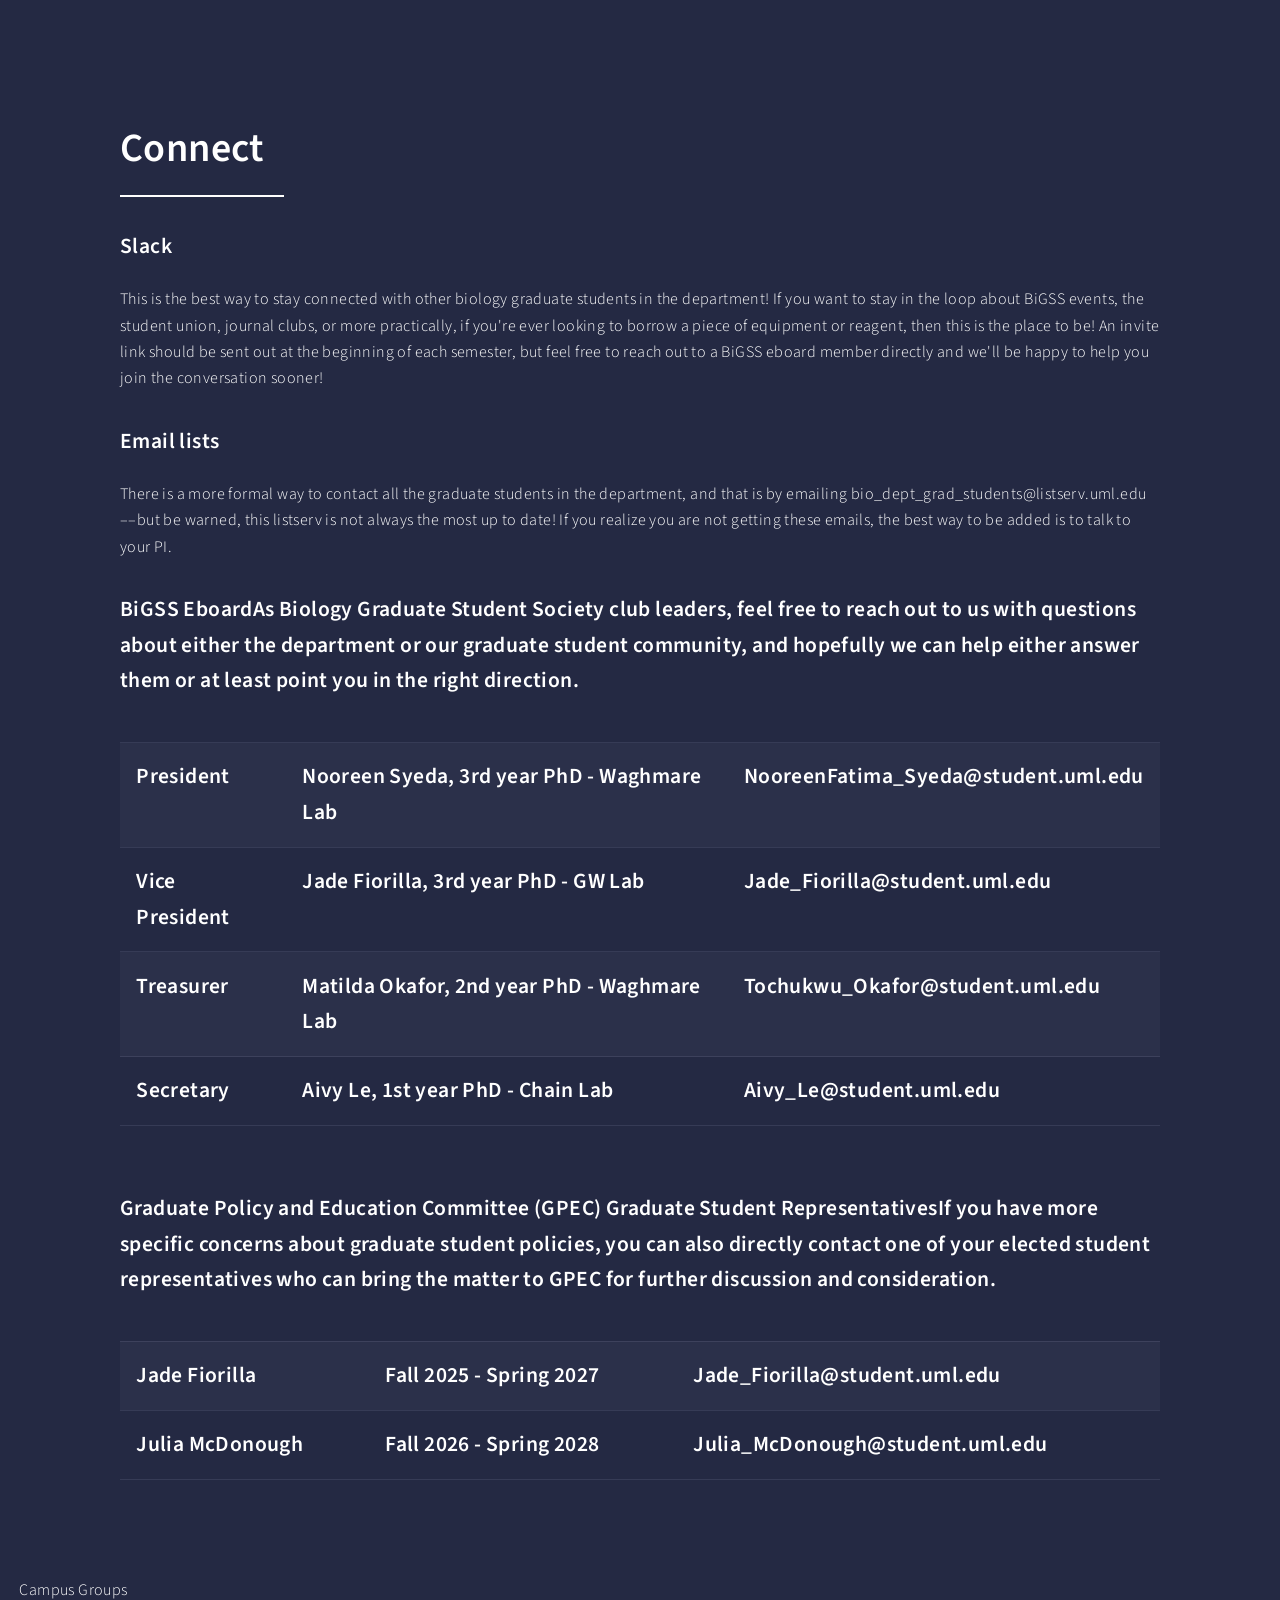
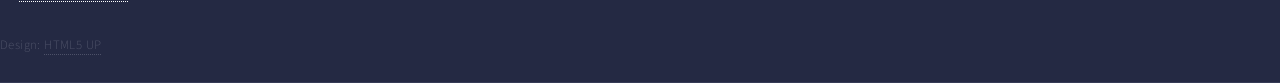
==== connect.html @ b84d4177 "add connect details and resources" ====
<!DOCTYPE HTML>
<!--
	Forty by HTML5 UP
	html5up.net | @ajlkn
	Free for personal and commercial use under the CCA 3.0 license (html5up.net/license)
-->
<html>
	<head>
		
		<!--TITLE OF WEBPAGE-->
		<title>CONNECT • BiGSS</title>
		<meta charset="utf-8" />
		<meta name="viewport" content="width=device-width, initial-scale=1, user-scalable=no" />
		<link rel="stylesheet" href="assets/css/main.css" />
		<noscript><link rel="stylesheet" href="assets/css/noscript.css" /></noscript>
	</head>
	<body class="is-preload">
		<div id="wrapper">

			<!-- HEADER TOP LEFT -->
				<header id="header" class="alt">
					<a href="index.html" class="logo"><strong>BiGSS</strong> <span>UML</span></a>
					<nav>
						<a href="#menu">Menu</a>
					</nav>
				</header>

			<!-- MENU OPTIONS -->
			<nav id="menu">
				<ul class="links">
					<li><a href="index.html">Home</a></li>
					<li><a href="requirements.html">Student Requirements</a></li>
					<li><a href="events.html">BiGSS Events</a></li>
					<li><a href="connect.html">Stay Connected</a></li>
					<li><a href="resources.html">Resources</a></li>
				</ul>
			</nav>

			<!-- MAIN BODY -->
				<div id="main" class="alt">
						<section id="one">
							<div class="inner">
								<header class="major">
									<h1>Connect</h1>
								</header>

					<div class="col-4 col-12-medium">
						<h3>Slack</h3>
						<p>This is the best way to stay connected with other biology graduate students in the department! If you want to stay in the loop about BiGSS events, 
						the student union, journal clubs, or more practically, if you're ever looking to borrow a piece of equipment or reagent, then this is the place to be! 
						An invite link should be sent out at the beginning of each semester, but feel free to reach out to a BiGSS eboard member directly and we'll be happy to help you join the conversation sooner!</p>
					</div>
			
					<div class="col-4 col-12-medium">
						<h3>Email lists</h3>
						<p>There is a more formal way to contact all the graduate students in the department, and that is by emailing bio_dept_grad_students@listserv.uml.edu ––but be warned, 
						this listserv is not always the most up to date! If you realize you are not getting these emails, the best way to be added is to talk to your PI.</p>
					</div>
			
					<div class="col-4 col-12-medium">
						<h3>BiGSS Eboard</h
						<p>As Biology Graduate Student Society club leaders, feel free to reach out to us with questions about either the department or our graduate student community, 
						and hopefully we can help either answer them or at least point you in the right direction.</p>
							<div class="table-wrapper">
								<table>
									<tbody>
										<tr>
											<td>President</td>
											<td>Nooreen Syeda, 3rd year PhD - Waghmare Lab</td>
											<td>NooreenFatima_Syeda@student.uml.edu</td>
										</tr>
										<tr>
											<td>Vice President</td>
											<td>Jade Fiorilla, 3rd year PhD - GW Lab</td>
											<td>Jade_Fiorilla@student.uml.edu</td>
										</tr>
										<tr>
											<td>Treasurer</td>
											<td>Matilda Okafor, 2nd year PhD - Waghmare Lab</td>
											<td>Tochukwu_Okafor@student.uml.edu</td>
										</tr>
										<tr>
											<td>Secretary</td>
											<td>Aivy Le, 1st year PhD - Chain Lab</td>
											<td>Aivy_Le@student.uml.edu</td>
										</tr>
									</tbody>
								</table>
							</div>
					</div>
			
					<div class="col-4 col-12-medium">
						<h3>Graduate Policy and Education Committee (GPEC) Graduate Student Representatives</h
						<p>If you have more specific concerns about graduate student policies, you can also directly contact one of your elected student representatives who can bring the matter to GPEC for further discussion and consideration.</p>
							<div class="table-wrapper">
								<table>
									<tbody>
										<tr>
											<td>Jade Fiorilla</td>
											<td>Fall 2025 - Spring 2027</td>
											<td>Jade_Fiorilla@student.uml.edu</td>
										</tr>
										<tr>
											<td>Julia McDonough</td>
											<td>Fall 2026 - Spring 2028</td>
											<td>Julia_McDonough@student.uml.edu</td>
										</tr>
									</tbody>
								</table>
							</div>
					</div>
				</div>
							
	<!-- FOOTER -->
				<footer id="footer">
					<div class="inner">
						<ul class="icons">
							<li><a href="https://www.instagram.com/bigss.uml?stkn=NncyNTc0OGc0MmM1&utm_source=qr" class="icon brands alt fa-instagram"><span class="label">Instagram</span></a></li>
							<li><a href="https://uml.campusgroups.com/BGSS/club_signup" class="fa-solid fa-house"><span class="label">Campus Groups</span></a></li>
						</ul>
						<ul class="copyright">
							<li>Design: <a href="https://html5up.net">HTML5 UP</a></li>
						</ul>
					</div>
				</footer>
			</div>

	<!-- Scripts -->
		<script src="assets/js/jquery.min.js"></script>
		<script src="assets/js/jquery.scrolly.min.js"></script>
		<script src="assets/js/jquery.scrollex.min.js"></script>
		<script src="assets/js/browser.min.js"></script>
		<script src="assets/js/breakpoints.min.js"></script>
		<script src="assets/js/util.js"></script>
		<script src="assets/js/main.js"></script>

	</body>
</html>
---- assets/css/main.css ----
@import url(fontawesome-all.min.css);
@import url("https://fonts.googleapis.com/css?family=Source+Sans+Pro:300,300italic,600,600italic");

/*
	Forty by HTML5 UP
	html5up.net | @ajlkn
	Free for personal and commercial use under the CCA 3.0 license (html5up.net/license)
*/

html, body, div, span, applet, object,
iframe, h1, h2, h3, h4, h5, h6, p, blockquote,
pre, a, abbr, acronym, address, big, cite,
code, del, dfn, em, img, ins, kbd, q, s, samp,
small, strike, strong, sub, sup, tt, var, b,
u, i, center, dl, dt, dd, ol, ul, li, fieldset,
form, label, legend, table, caption, tbody,
tfoot, thead, tr, th, td, article, aside,
canvas, details, embed, figure, figcaption,
footer, header, hgroup, menu, nav, output, ruby,
section, summary, time, mark, audio, video {
	margin: 0;
	padding: 0;
	border: 0;
	font-size: 100%;
	font: inherit;
	vertical-align: baseline;}

article, aside, details, figcaption, figure,
footer, header, hgroup, menu, nav, section {
	display: block;}

body {
	line-height: 1;
}

ol, ul {
	list-style: none;
}

blockquote, q {
	quotes: none;
}

	blockquote:before, blockquote:after, q:before, q:after {
		content: '';
		content: none;
	}

table {
	border-collapse: collapse;
	border-spacing: 0;
}

body {
	-webkit-text-size-adjust: none;
}

mark {
	background-color: transparent;
	color: inherit;
}

input::-moz-focus-inner {
	border: 0;
	padding: 0;
}

input, select, textarea {
	-moz-appearance: none;
	-webkit-appearance: none;
	-ms-appearance: none;
	appearance: none;
}

/* Logo */

.outer-div {
  display: flex;
  flex-flow: column;
  height: 100%;
  /* Now create left/right margins */
  margin: 0 0.5em;
}

.inner-fixed-div {
  outline: 4px dotted blue;
  outline-offset: -2px;
}

.inner-remaining-div {
  outline: 4px dotted yellow;
  outline-offset: -4px;
  
  /* text-align: center; */
  flex-grow: 1;
  
  /* hints the contents to not overflow */
  overflow: hidden;
}

.picture-div {
  outline: 4px dashed lime;
  outline-offset: -4px;
  
  /* force the div to fill the available space */
  width: 100%;
  height: 100%;
}

.picture-div-img {
  outline: 4px dotted purple;
  outline-offset: -4px;
  
  /* force the image to stay true to its proportions */
  width: 100%;
  height: 100%;
  
  /* and force it to behave like needed */
  object-fit: scale-down;
  object-position: top;
}

/* Basic */

	@-ms-viewport {
		width: device-width;
	}

	body {
		-ms-overflow-style: scrollbar;
	}

	@media screen and (max-width: 480px) {

		html, body {
			min-width: 320px;
		}

	}

	html {
		box-sizing: border-box;
	}

	*, *:before, *:after {
		box-sizing: inherit;
	}

	body {
		background: #242943;
	}

		body.is-preload *, body.is-preload *:before, body.is-preload *:after {
			-moz-animation: none !important;
			-webkit-animation: none !important;
			-ms-animation: none !important;
			animation: none !important;
			-moz-transition: none !important;
			-webkit-transition: none !important;
			-ms-transition: none !important;
			transition: none !important;
		}

/* Type */

	body, input, select, textarea {
		color: #ffffff;
		font-family: "Source Sans Pro", Helvetica, sans-serif;
		font-size: 17pt;
		font-weight: 300;
		letter-spacing: 0.025em;
		line-height: 1.65;
	}

		@media screen and (max-width: 1680px) {

			body, input, select, textarea {
				font-size: 14pt;
			}

		}

		@media screen and (max-width: 1280px) {

			body, input, select, textarea {
				font-size: 12pt;
			}

		}

		@media screen and (max-width: 360px) {

			body, input, select, textarea {
				font-size: 11pt;
			}

		}

	a {
		-moz-transition: color 0.2s ease-in-out, border-bottom-color 0.2s ease-in-out;
		-webkit-transition: color 0.2s ease-in-out, border-bottom-color 0.2s ease-in-out;
		-ms-transition: color 0.2s ease-in-out, border-bottom-color 0.2s ease-in-out;
		transition: color 0.2s ease-in-out, border-bottom-color 0.2s ease-in-out;
		border-bottom: dotted 1px;
		color: inherit;
		text-decoration: none;
	}

		a:hover {
			border-bottom-color: transparent;
			color: #9bf1ff !important;
		}

		a:active {
			color: #53e3fb !important;
		}

	strong, b {
		color: #ffffff;
		font-weight: 600;
	}

	em, i {
		font-style: italic;
	}

	p {
		margin: 0 0 2em 0;
	}

	h1, h2, h3, h4, h5, h6 {
		color: #ffffff;
		font-weight: 600;
		line-height: 1.65;
		margin: 0 0 1em 0;
	}

		h1 a, h2 a, h3 a, h4 a, h5 a, h6 a {
			color: inherit;
			border-bottom: 0;
		}

	h1 {
		font-size: 2.5em;
	}

	h2 {
		font-size: 1.75em;
	}

	h3 {
		font-size: 1.35em;
	}

	h4 {
		font-size: 1.1em;
	}

	h5 {
		font-size: 0.9em;
	}

	h6 {
		font-size: 0.7em;
	}

	@media screen and (max-width: 736px) {

		h1 {
			font-size: 2em;
		}

		h2 {
			font-size: 1.5em;
		}

		h3 {
			font-size: 1.25em;
		}

	}

	sub {
		font-size: 0.8em;
		position: relative;
		top: 0.5em;
	}

	sup {
		font-size: 0.8em;
		position: relative;
		top: -0.5em;
	}

	blockquote {
		border-left: solid 4px rgba(212, 212, 255, 0.1);
		font-style: italic;
		margin: 0 0 2em 0;
		padding: 0.5em 0 0.5em 2em;
	}

	code {
		background: rgba(212, 212, 255, 0.035);
		font-family: "Courier New", monospace;
		font-size: 0.9em;
		margin: 0 0.25em;
		padding: 0.25em 0.65em;
	}

	pre {
		-webkit-overflow-scrolling: touch;
		font-family: "Courier New", monospace;
		font-size: 0.9em;
		margin: 0 0 2em 0;
	}

		pre code {
			display: block;
			line-height: 1.75;
			padding: 1em 1.5em;
			overflow-x: auto;
		}

	hr {
		border: 0;
		border-bottom: solid 1px rgba(212, 212, 255, 0.1);
		margin: 2em 0;
	}

		hr.major {
			margin: 3em 0;
		}

	.align-left {
		text-align: left;
	}

	.align-center {
		text-align: center;
	}

	.align-right {
		text-align: right;
	}

/* Row */

	.row {
		display: flex;
		flex-wrap: wrap;
		box-sizing: border-box;
		align-items: stretch;
	}

		.row > * {
			box-sizing: border-box;
		}

		.row.gtr-uniform > * > :last-child {
			margin-bottom: 0;
		}

		.row.aln-left {
			justify-content: flex-start;
		}

		.row.aln-center {
			justify-content: center;
		}

		.row.aln-right {
			justify-content: flex-end;
		}

		.row.aln-top {
			align-items: flex-start;
		}

		.row.aln-middle {
			align-items: center;
		}

		.row.aln-bottom {
			align-items: flex-end;
		}

		.row > .imp {
			order: -1;
		}

		.row > .col-1 {
			width: 8.33333%;
		}

		.row > .off-1 {
			margin-left: 8.33333%;
		}

		.row > .col-2 {
			width: 16.66667%;
		}

		.row > .off-2 {
			margin-left: 16.66667%;
		}

		.row > .col-3 {
			width: 25%;
		}

		.row > .off-3 {
			margin-left: 25%;
		}

		.row > .col-4 {
			width: 33.33333%;
		}

		.row > .off-4 {
			margin-left: 33.33333%;
		}

		.row > .col-5 {
			width: 41.66667%;
		}

		.row > .off-5 {
			margin-left: 41.66667%;
		}

		.row > .col-6 {
			width: 50%;
		}

		.row > .off-6 {
			margin-left: 50%;
		}

		.row > .col-7 {
			width: 58.33333%;
		}

		.row > .off-7 {
			margin-left: 58.33333%;
		}

		.row > .col-8 {
			width: 66.66667%;
		}

		.row > .off-8 {
			margin-left: 66.66667%;
		}

		.row > .col-9 {
			width: 75%;
		}

		.row > .off-9 {
			margin-left: 75%;
		}

		.row > .col-10 {
			width: 83.33333%;
		}

		.row > .off-10 {
			margin-left: 83.33333%;
		}

		.row > .col-11 {
			width: 91.66667%;
		}

		.row > .off-11 {
			margin-left: 91.66667%;
		}

		.row > .col-12 {
			width: 100%;
		}

		.row > .off-12 {
			margin-left: 100%;
		}

		.row.gtr-0 {
			margin-top: 0;
			margin-left: 0em;
		}

			.row.gtr-0 > * {
				padding: 0 0 0 0em;
			}

			.row.gtr-0.gtr-uniform {
				margin-top: 0em;
			}

				.row.gtr-0.gtr-uniform > * {
					padding-top: 0em;
				}

		.row.gtr-25 {
			margin-top: 0;
			margin-left: -0.5em;
		}

			.row.gtr-25 > * {
				padding: 0 0 0 0.5em;
			}

			.row.gtr-25.gtr-uniform {
				margin-top: -0.5em;
			}

				.row.gtr-25.gtr-uniform > * {
					padding-top: 0.5em;
				}

		.row.gtr-50 {
			margin-top: 0;
			margin-left: -1em;
		}

			.row.gtr-50 > * {
				padding: 0 0 0 1em;
			}

			.row.gtr-50.gtr-uniform {
				margin-top: -1em;
			}

				.row.gtr-50.gtr-uniform > * {
					padding-top: 1em;
				}

		.row {
			margin-top: 0;
			margin-left: -2em;
		}

			.row > * {
				padding: 0 0 0 2em;
			}

			.row.gtr-uniform {
				margin-top: -2em;
			}

				.row.gtr-uniform > * {
					padding-top: 2em;
				}

		.row.gtr-150 {
			margin-top: 0;
			margin-left: -3em;
		}

			.row.gtr-150 > * {
				padding: 0 0 0 3em;
			}

			.row.gtr-150.gtr-uniform {
				margin-top: -3em;
			}

				.row.gtr-150.gtr-uniform > * {
					padding-top: 3em;
				}

		.row.gtr-200 {
			margin-top: 0;
			margin-left: -4em;
		}

			.row.gtr-200 > * {
				padding: 0 0 0 4em;
			}

			.row.gtr-200.gtr-uniform {
				margin-top: -4em;
			}

				.row.gtr-200.gtr-uniform > * {
					padding-top: 4em;
				}

		@media screen and (max-width: 1680px) {

			.row {
				display: flex;
				flex-wrap: wrap;
				box-sizing: border-box;
				align-items: stretch;
			}

				.row > * {
					box-sizing: border-box;
				}

				.row.gtr-uniform > * > :last-child {
					margin-bottom: 0;
				}

				.row.aln-left {
					justify-content: flex-start;
				}

				.row.aln-center {
					justify-content: center;
				}

				.row.aln-right {
					justify-content: flex-end;
				}

				.row.aln-top {
					align-items: flex-start;
				}

				.row.aln-middle {
					align-items: center;
				}

				.row.aln-bottom {
					align-items: flex-end;
				}

				.row > .imp-xlarge {
					order: -1;
				}

				.row > .col-1-xlarge {
					width: 8.33333%;
				}

				.row > .off-1-xlarge {
					margin-left: 8.33333%;
				}

				.row > .col-2-xlarge {
					width: 16.66667%;
				}

				.row > .off-2-xlarge {
					margin-left: 16.66667%;
				}

				.row > .col-3-xlarge {
					width: 25%;
				}

				.row > .off-3-xlarge {
					margin-left: 25%;
				}

				.row > .col-4-xlarge {
					width: 33.33333%;
				}

				.row > .off-4-xlarge {
					margin-left: 33.33333%;
				}

				.row > .col-5-xlarge {
					width: 41.66667%;
				}

				.row > .off-5-xlarge {
					margin-left: 41.66667%;
				}

				.row > .col-6-xlarge {
					width: 50%;
				}

				.row > .off-6-xlarge {
					margin-left: 50%;
				}

				.row > .col-7-xlarge {
					width: 58.33333%;
				}

				.row > .off-7-xlarge {
					margin-left: 58.33333%;
				}

				.row > .col-8-xlarge {
					width: 66.66667%;
				}

				.row > .off-8-xlarge {
					margin-left: 66.66667%;
				}

				.row > .col-9-xlarge {
					width: 75%;
				}

				.row > .off-9-xlarge {
					margin-left: 75%;
				}

				.row > .col-10-xlarge {
					width: 83.33333%;
				}

				.row > .off-10-xlarge {
					margin-left: 83.33333%;
				}

				.row > .col-11-xlarge {
					width: 91.66667%;
				}

				.row > .off-11-xlarge {
					margin-left: 91.66667%;
				}

				.row > .col-12-xlarge {
					width: 100%;
				}

				.row > .off-12-xlarge {
					margin-left: 100%;
				}

				.row.gtr-0 {
					margin-top: 0;
					margin-left: 0em;
				}

					.row.gtr-0 > * {
						padding: 0 0 0 0em;
					}

					.row.gtr-0.gtr-uniform {
						margin-top: 0em;
					}

						.row.gtr-0.gtr-uniform > * {
							padding-top: 0em;
						}

				.row.gtr-25 {
					margin-top: 0;
					margin-left: -0.5em;
				}

					.row.gtr-25 > * {
						padding: 0 0 0 0.5em;
					}

					.row.gtr-25.gtr-uniform {
						margin-top: -0.5em;
					}

						.row.gtr-25.gtr-uniform > * {
							padding-top: 0.5em;
						}

				.row.gtr-50 {
					margin-top: 0;
					margin-left: -1em;
				}

					.row.gtr-50 > * {
						padding: 0 0 0 1em;
					}

					.row.gtr-50.gtr-uniform {
						margin-top: -1em;
					}

						.row.gtr-50.gtr-uniform > * {
							padding-top: 1em;
						}

				.row {
					margin-top: 0;
					margin-left: -2em;
				}

					.row > * {
						padding: 0 0 0 2em;
					}

					.row.gtr-uniform {
						margin-top: -2em;
					}

						.row.gtr-uniform > * {
							padding-top: 2em;
						}

				.row.gtr-150 {
					margin-top: 0;
					margin-left: -3em;
				}

					.row.gtr-150 > * {
						padding: 0 0 0 3em;
					}

					.row.gtr-150.gtr-uniform {
						margin-top: -3em;
					}

						.row.gtr-150.gtr-uniform > * {
							padding-top: 3em;
						}

				.row.gtr-200 {
					margin-top: 0;
					margin-left: -4em;
				}

					.row.gtr-200 > * {
						padding: 0 0 0 4em;
					}

					.row.gtr-200.gtr-uniform {
						margin-top: -4em;
					}

						.row.gtr-200.gtr-uniform > * {
							padding-top: 4em;
						}

		}

		@media screen and (max-width: 1280px) {

			.row {
				display: flex;
				flex-wrap: wrap;
				box-sizing: border-box;
				align-items: stretch;
			}

				.row > * {
					box-sizing: border-box;
				}

				.row.gtr-uniform > * > :last-child {
					margin-bottom: 0;
				}

				.row.aln-left {
					justify-content: flex-start;
				}

				.row.aln-center {
					justify-content: center;
				}

				.row.aln-right {
					justify-content: flex-end;
				}

				.row.aln-top {
					align-items: flex-start;
				}

				.row.aln-middle {
					align-items: center;
				}

				.row.aln-bottom {
					align-items: flex-end;
				}

				.row > .imp-large {
					order: -1;
				}

				.row > .col-1-large {
					width: 8.33333%;
				}

				.row > .off-1-large {
					margin-left: 8.33333%;
				}

				.row > .col-2-large {
					width: 16.66667%;
				}

				.row > .off-2-large {
					margin-left: 16.66667%;
				}

				.row > .col-3-large {
					width: 25%;
				}

				.row > .off-3-large {
					margin-left: 25%;
				}

				.row > .col-4-large {
					width: 33.33333%;
				}

				.row > .off-4-large {
					margin-left: 33.33333%;
				}

				.row > .col-5-large {
					width: 41.66667%;
				}

				.row > .off-5-large {
					margin-left: 41.66667%;
				}

				.row > .col-6-large {
					width: 50%;
				}

				.row > .off-6-large {
					margin-left: 50%;
				}

				.row > .col-7-large {
					width: 58.33333%;
				}

				.row > .off-7-large {
					margin-left: 58.33333%;
				}

				.row > .col-8-large {
					width: 66.66667%;
				}

				.row > .off-8-large {
					margin-left: 66.66667%;
				}

				.row > .col-9-large {
					width: 75%;
				}

				.row > .off-9-large {
					margin-left: 75%;
				}

				.row > .col-10-large {
					width: 83.33333%;
				}

				.row > .off-10-large {
					margin-left: 83.33333%;
				}

				.row > .col-11-large {
					width: 91.66667%;
				}

				.row > .off-11-large {
					margin-left: 91.66667%;
				}

				.row > .col-12-large {
					width: 100%;
				}

				.row > .off-12-large {
					margin-left: 100%;
				}

				.row.gtr-0 {
					margin-top: 0;
					margin-left: 0em;
				}

					.row.gtr-0 > * {
						padding: 0 0 0 0em;
					}

					.row.gtr-0.gtr-uniform {
						margin-top: 0em;
					}

						.row.gtr-0.gtr-uniform > * {
							padding-top: 0em;
						}

				.row.gtr-25 {
					margin-top: 0;
					margin-left: -0.375em;
				}

					.row.gtr-25 > * {
						padding: 0 0 0 0.375em;
					}

					.row.gtr-25.gtr-uniform {
						margin-top: -0.375em;
					}

						.row.gtr-25.gtr-uniform > * {
							padding-top: 0.375em;
						}

				.row.gtr-50 {
					margin-top: 0;
					margin-left: -0.75em;
				}

					.row.gtr-50 > * {
						padding: 0 0 0 0.75em;
					}

					.row.gtr-50.gtr-uniform {
						margin-top: -0.75em;
					}

						.row.gtr-50.gtr-uniform > * {
							padding-top: 0.75em;
						}

				.row {
					margin-top: 0;
					margin-left: -1.5em;
				}

					.row > * {
						padding: 0 0 0 1.5em;
					}

					.row.gtr-uniform {
						margin-top: -1.5em;
					}

						.row.gtr-uniform > * {
							padding-top: 1.5em;
						}

				.row.gtr-150 {
					margin-top: 0;
					margin-left: -2.25em;
				}

					.row.gtr-150 > * {
						padding: 0 0 0 2.25em;
					}

					.row.gtr-150.gtr-uniform {
						margin-top: -2.25em;
					}

						.row.gtr-150.gtr-uniform > * {
							padding-top: 2.25em;
						}

				.row.gtr-200 {
					margin-top: 0;
					margin-left: -3em;
				}

					.row.gtr-200 > * {
						padding: 0 0 0 3em;
					}

					.row.gtr-200.gtr-uniform {
						margin-top: -3em;
					}

						.row.gtr-200.gtr-uniform > * {
							padding-top: 3em;
						}

		}

		@media screen and (max-width: 980px) {

			.row {
				display: flex;
				flex-wrap: wrap;
				box-sizing: border-box;
				align-items: stretch;
			}

				.row > * {
					box-sizing: border-box;
				}

				.row.gtr-uniform > * > :last-child {
					margin-bottom: 0;
				}

				.row.aln-left {
					justify-content: flex-start;
				}

				.row.aln-center {
					justify-content: center;
				}

				.row.aln-right {
					justify-content: flex-end;
				}

				.row.aln-top {
					align-items: flex-start;
				}

				.row.aln-middle {
					align-items: center;
				}

				.row.aln-bottom {
					align-items: flex-end;
				}

				.row > .imp-medium {
					order: -1;
				}

				.row > .col-1-medium {
					width: 8.33333%;
				}

				.row > .off-1-medium {
					margin-left: 8.33333%;
				}

				.row > .col-2-medium {
					width: 16.66667%;
				}

				.row > .off-2-medium {
					margin-left: 16.66667%;
				}

				.row > .col-3-medium {
					width: 25%;
				}

				.row > .off-3-medium {
					margin-left: 25%;
				}

				.row > .col-4-medium {
					width: 33.33333%;
				}

				.row > .off-4-medium {
					margin-left: 33.33333%;
				}

				.row > .col-5-medium {
					width: 41.66667%;
				}

				.row > .off-5-medium {
					margin-left: 41.66667%;
				}

				.row > .col-6-medium {
					width: 50%;
				}

				.row > .off-6-medium {
					margin-left: 50%;
				}

				.row > .col-7-medium {
					width: 58.33333%;
				}

				.row > .off-7-medium {
					margin-left: 58.33333%;
				}

				.row > .col-8-medium {
					width: 66.66667%;
				}

				.row > .off-8-medium {
					margin-left: 66.66667%;
				}

				.row > .col-9-medium {
					width: 75%;
				}

				.row > .off-9-medium {
					margin-left: 75%;
				}

				.row > .col-10-medium {
					width: 83.33333%;
				}

				.row > .off-10-medium {
					margin-left: 83.33333%;
				}

				.row > .col-11-medium {
					width: 91.66667%;
				}

				.row > .off-11-medium {
					margin-left: 91.66667%;
				}

				.row > .col-12-medium {
					width: 100%;
				}

				.row > .off-12-medium {
					margin-left: 100%;
				}

				.row.gtr-0 {
					margin-top: 0;
					margin-left: 0em;
				}

					.row.gtr-0 > * {
						padding: 0 0 0 0em;
					}

					.row.gtr-0.gtr-uniform {
						margin-top: 0em;
					}

						.row.gtr-0.gtr-uniform > * {
							padding-top: 0em;
						}

				.row.gtr-25 {
					margin-top: 0;
					margin-left: -0.375em;
				}

					.row.gtr-25 > * {
						padding: 0 0 0 0.375em;
					}

					.row.gtr-25.gtr-uniform {
						margin-top: -0.375em;
					}

						.row.gtr-25.gtr-uniform > * {
							padding-top: 0.375em;
						}

				.row.gtr-50 {
					margin-top: 0;
					margin-left: -0.75em;
				}

					.row.gtr-50 > * {
						padding: 0 0 0 0.75em;
					}

					.row.gtr-50.gtr-uniform {
						margin-top: -0.75em;
					}

						.row.gtr-50.gtr-uniform > * {
							padding-top: 0.75em;
						}

				.row {
					margin-top: 0;
					margin-left: -1.5em;
				}

					.row > * {
						padding: 0 0 0 1.5em;
					}

					.row.gtr-uniform {
						margin-top: -1.5em;
					}

						.row.gtr-uniform > * {
							padding-top: 1.5em;
						}

				.row.gtr-150 {
					margin-top: 0;
					margin-left: -2.25em;
				}

					.row.gtr-150 > * {
						padding: 0 0 0 2.25em;
					}

					.row.gtr-150.gtr-uniform {
						margin-top: -2.25em;
					}

						.row.gtr-150.gtr-uniform > * {
							padding-top: 2.25em;
						}

				.row.gtr-200 {
					margin-top: 0;
					margin-left: -3em;
				}

					.row.gtr-200 > * {
						padding: 0 0 0 3em;
					}

					.row.gtr-200.gtr-uniform {
						margin-top: -3em;
					}

						.row.gtr-200.gtr-uniform > * {
							padding-top: 3em;
						}

		}

		@media screen and (max-width: 736px) {

			.row {
				display: flex;
				flex-wrap: wrap;
				box-sizing: border-box;
				align-items: stretch;
			}

				.row > * {
					box-sizing: border-box;
				}

				.row.gtr-uniform > * > :last-child {
					margin-bottom: 0;
				}

				.row.aln-left {
					justify-content: flex-start;
				}

				.row.aln-center {
					justify-content: center;
				}

				.row.aln-right {
					justify-content: flex-end;
				}

				.row.aln-top {
					align-items: flex-start;
				}

				.row.aln-middle {
					align-items: center;
				}

				.row.aln-bottom {
					align-items: flex-end;
				}

				.row > .imp-small {
					order: -1;
				}

				.row > .col-1-small {
					width: 8.33333%;
				}

				.row > .off-1-small {
					margin-left: 8.33333%;
				}

				.row > .col-2-small {
					width: 16.66667%;
				}

				.row > .off-2-small {
					margin-left: 16.66667%;
				}

				.row > .col-3-small {
					width: 25%;
				}

				.row > .off-3-small {
					margin-left: 25%;
				}

				.row > .col-4-small {
					width: 33.33333%;
				}

				.row > .off-4-small {
					margin-left: 33.33333%;
				}

				.row > .col-5-small {
					width: 41.66667%;
				}

				.row > .off-5-small {
					margin-left: 41.66667%;
				}

				.row > .col-6-small {
					width: 50%;
				}

				.row > .off-6-small {
					margin-left: 50%;
				}

				.row > .col-7-small {
					width: 58.33333%;
				}

				.row > .off-7-small {
					margin-left: 58.33333%;
				}

				.row > .col-8-small {
					width: 66.66667%;
				}

				.row > .off-8-small {
					margin-left: 66.66667%;
				}

				.row > .col-9-small {
					width: 75%;
				}

				.row > .off-9-small {
					margin-left: 75%;
				}

				.row > .col-10-small {
					width: 83.33333%;
				}

				.row > .off-10-small {
					margin-left: 83.33333%;
				}

				.row > .col-11-small {
					width: 91.66667%;
				}

				.row > .off-11-small {
					margin-left: 91.66667%;
				}

				.row > .col-12-small {
					width: 100%;
				}

				.row > .off-12-small {
					margin-left: 100%;
				}

				.row.gtr-0 {
					margin-top: 0;
					margin-left: 0em;
				}

					.row.gtr-0 > * {
						padding: 0 0 0 0em;
					}

					.row.gtr-0.gtr-uniform {
						margin-top: 0em;
					}

						.row.gtr-0.gtr-uniform > * {
							padding-top: 0em;
						}

				.row.gtr-25 {
					margin-top: 0;
					margin-left: -0.3125em;
				}

					.row.gtr-25 > * {
						padding: 0 0 0 0.3125em;
					}

					.row.gtr-25.gtr-uniform {
						margin-top: -0.3125em;
					}

						.row.gtr-25.gtr-uniform > * {
							padding-top: 0.3125em;
						}

				.row.gtr-50 {
					margin-top: 0;
					margin-left: -0.625em;
				}

					.row.gtr-50 > * {
						padding: 0 0 0 0.625em;
					}

					.row.gtr-50.gtr-uniform {
						margin-top: -0.625em;
					}

						.row.gtr-50.gtr-uniform > * {
							padding-top: 0.625em;
						}

				.row {
					margin-top: 0;
					margin-left: -1.25em;
				}

					.row > * {
						padding: 0 0 0 1.25em;
					}

					.row.gtr-uniform {
						margin-top: -1.25em;
					}

						.row.gtr-uniform > * {
							padding-top: 1.25em;
						}

				.row.gtr-150 {
					margin-top: 0;
					margin-left: -1.875em;
				}

					.row.gtr-150 > * {
						padding: 0 0 0 1.875em;
					}

					.row.gtr-150.gtr-uniform {
						margin-top: -1.875em;
					}

						.row.gtr-150.gtr-uniform > * {
							padding-top: 1.875em;
						}

				.row.gtr-200 {
					margin-top: 0;
					margin-left: -2.5em;
				}

					.row.gtr-200 > * {
						padding: 0 0 0 2.5em;
					}

					.row.gtr-200.gtr-uniform {
						margin-top: -2.5em;
					}

						.row.gtr-200.gtr-uniform > * {
							padding-top: 2.5em;
						}

		}

		@media screen and (max-width: 480px) {

			.row {
				display: flex;
				flex-wrap: wrap;
				box-sizing: border-box;
				align-items: stretch;
			}

				.row > * {
					box-sizing: border-box;
				}

				.row.gtr-uniform > * > :last-child {
					margin-bottom: 0;
				}

				.row.aln-left {
					justify-content: flex-start;
				}

				.row.aln-center {
					justify-content: center;
				}

				.row.aln-right {
					justify-content: flex-end;
				}

				.row.aln-top {
					align-items: flex-start;
				}

				.row.aln-middle {
					align-items: center;
				}

				.row.aln-bottom {
					align-items: flex-end;
				}

				.row > .imp-xsmall {
					order: -1;
				}

				.row > .col-1-xsmall {
					width: 8.33333%;
				}

				.row > .off-1-xsmall {
					margin-left: 8.33333%;
				}

				.row > .col-2-xsmall {
					width: 16.66667%;
				}

				.row > .off-2-xsmall {
					margin-left: 16.66667%;
				}

				.row > .col-3-xsmall {
					width: 25%;
				}

				.row > .off-3-xsmall {
					margin-left: 25%;
				}

				.row > .col-4-xsmall {
					width: 33.33333%;
				}

				.row > .off-4-xsmall {
					margin-left: 33.33333%;
				}

				.row > .col-5-xsmall {
					width: 41.66667%;
				}

				.row > .off-5-xsmall {
					margin-left: 41.66667%;
				}

				.row > .col-6-xsmall {
					width: 50%;
				}

				.row > .off-6-xsmall {
					margin-left: 50%;
				}

				.row > .col-7-xsmall {
					width: 58.33333%;
				}

				.row > .off-7-xsmall {
					margin-left: 58.33333%;
				}

				.row > .col-8-xsmall {
					width: 66.66667%;
				}

				.row > .off-8-xsmall {
					margin-left: 66.66667%;
				}

				.row > .col-9-xsmall {
					width: 75%;
				}

				.row > .off-9-xsmall {
					margin-left: 75%;
				}

				.row > .col-10-xsmall {
					width: 83.33333%;
				}

				.row > .off-10-xsmall {
					margin-left: 83.33333%;
				}

				.row > .col-11-xsmall {
					width: 91.66667%;
				}

				.row > .off-11-xsmall {
					margin-left: 91.66667%;
				}

				.row > .col-12-xsmall {
					width: 100%;
				}

				.row > .off-12-xsmall {
					margin-left: 100%;
				}

				.row.gtr-0 {
					margin-top: 0;
					margin-left: 0em;
				}

					.row.gtr-0 > * {
						padding: 0 0 0 0em;
					}

					.row.gtr-0.gtr-uniform {
						margin-top: 0em;
					}

						.row.gtr-0.gtr-uniform > * {
							padding-top: 0em;
						}

				.row.gtr-25 {
					margin-top: 0;
					margin-left: -0.3125em;
				}

					.row.gtr-25 > * {
						padding: 0 0 0 0.3125em;
					}

					.row.gtr-25.gtr-uniform {
						margin-top: -0.3125em;
					}

						.row.gtr-25.gtr-uniform > * {
							padding-top: 0.3125em;
						}

				.row.gtr-50 {
					margin-top: 0;
					margin-left: -0.625em;
				}

					.row.gtr-50 > * {
						padding: 0 0 0 0.625em;
					}

					.row.gtr-50.gtr-uniform {
						margin-top: -0.625em;
					}

						.row.gtr-50.gtr-uniform > * {
							padding-top: 0.625em;
						}

				.row {
					margin-top: 0;
					margin-left: -1.25em;
				}

					.row > * {
						padding: 0 0 0 1.25em;
					}

					.row.gtr-uniform {
						margin-top: -1.25em;
					}

						.row.gtr-uniform > * {
							padding-top: 1.25em;
						}

				.row.gtr-150 {
					margin-top: 0;
					margin-left: -1.875em;
				}

					.row.gtr-150 > * {
						padding: 0 0 0 1.875em;
					}

					.row.gtr-150.gtr-uniform {
						margin-top: -1.875em;
					}

						.row.gtr-150.gtr-uniform > * {
							padding-top: 1.875em;
						}

				.row.gtr-200 {
					margin-top: 0;
					margin-left: -2.5em;
				}

					.row.gtr-200 > * {
						padding: 0 0 0 2.5em;
					}

					.row.gtr-200.gtr-uniform {
						margin-top: -2.5em;
					}

						.row.gtr-200.gtr-uniform > * {
							padding-top: 2.5em;
						}

		}

/* Section/Article */

	section.special, article.special {
		text-align: center;
	}

	header.major {
		width: -moz-max-content;
		width: -webkit-max-content;
		width: -ms-max-content;
		width: max-content;
		margin-bottom: 2em;
	}

		header.major > :first-child {
			margin-bottom: 0;
			width: calc(100% + 0.5em);
		}

			header.major > :first-child:after {
				content: '';
				background-color: #ffffff;
				display: block;
				height: 2px;
				margin: 0.325em 0 0.5em 0;
				width: 100%;
			}

		header.major > p {
			font-size: 0.7em;
			font-weight: 600;
			letter-spacing: 0.25em;
			margin-bottom: 0;
			text-transform: uppercase;
		}

		body.is-ie header.major > :first-child:after {
			max-width: 9em;
		}

		body.is-ie header.major > h1:after {
			max-width: 100% !important;
		}

	@media screen and (max-width: 736px) {

		header.major > p br {
			display: none;
		}

	}

/* Form */

	form {
		margin: 0 0 2em 0;
	}

		form > :last-child {
			margin-bottom: 0;
		}

		form > .fields {
			display: -moz-flex;
			display: -webkit-flex;
			display: -ms-flex;
			display: flex;
			-moz-flex-wrap: wrap;
			-webkit-flex-wrap: wrap;
			-ms-flex-wrap: wrap;
			flex-wrap: wrap;
			width: calc(100% + 3em);
			margin: -1.5em 0 2em -1.5em;
		}

			form > .fields > .field {
				-moz-flex-grow: 0;
				-webkit-flex-grow: 0;
				-ms-flex-grow: 0;
				flex-grow: 0;
				-moz-flex-shrink: 0;
				-webkit-flex-shrink: 0;
				-ms-flex-shrink: 0;
				flex-shrink: 0;
				padding: 1.5em 0 0 1.5em;
				width: calc(100% - 1.5em);
			}

				form > .fields > .field.half {
					width: calc(50% - 0.75em);
				}

				form > .fields > .field.third {
					width: calc(100%/3 - 0.5em);
				}

				form > .fields > .field.quarter {
					width: calc(25% - 0.375em);
				}

		@media screen and (max-width: 480px) {

			form > .fields {
				width: calc(100% + 3em);
				margin: -1.5em 0 2em -1.5em;
			}

				form > .fields > .field {
					padding: 1.5em 0 0 1.5em;
					width: calc(100% - 1.5em);
				}

					form > .fields > .field.half {
						width: calc(100% - 1.5em);
					}

					form > .fields > .field.third {
						width: calc(100% - 1.5em);
					}

					form > .fields > .field.quarter {
						width: calc(100% - 1.5em);
					}

		}

	label {
		color: #ffffff;
		display: block;
		font-size: 0.8em;
		font-weight: 600;
		letter-spacing: 0.25em;
		margin: 0 0 1em 0;
		text-transform: uppercase;
	}

	input[type="text"],
	input[type="password"],
	input[type="email"],
	input[type="tel"],
	input[type="search"],
	input[type="url"],
	select,
	textarea {
		-moz-appearance: none;
		-webkit-appearance: none;
		-ms-appearance: none;
		appearance: none;
		background: rgba(212, 212, 255, 0.035);
		border: none;
		border-radius: 0;
		color: inherit;
		display: block;
		outline: 0;
		padding: 0 1em;
		text-decoration: none;
		width: 100%;
	}

		input[type="text"]:invalid,
		input[type="password"]:invalid,
		input[type="email"]:invalid,
		input[type="tel"]:invalid,
		input[type="search"]:invalid,
		input[type="url"]:invalid,
		select:invalid,
		textarea:invalid {
			box-shadow: none;
		}

		input[type="text"]:focus,
		input[type="password"]:focus,
		input[type="email"]:focus,
		input[type="tel"]:focus,
		input[type="search"]:focus,
		input[type="url"]:focus,
		select:focus,
		textarea:focus {
			border-color: #9bf1ff;
			box-shadow: 0 0 0 2px #9bf1ff;
		}

	select {
		background-image: url("data:image/svg+xml;charset=utf8,%3Csvg xmlns='http://www.w3.org/2000/svg' width='40' height='40' preserveAspectRatio='none' viewBox='0 0 40 40'%3E%3Cpath d='M9.4,12.3l10.4,10.4l10.4-10.4c0.2-0.2,0.5-0.4,0.9-0.4c0.3,0,0.6,0.1,0.9,0.4l3.3,3.3c0.2,0.2,0.4,0.5,0.4,0.9 c0,0.4-0.1,0.6-0.4,0.9L20.7,31.9c-0.2,0.2-0.5,0.4-0.9,0.4c-0.3,0-0.6-0.1-0.9-0.4L4.3,17.3c-0.2-0.2-0.4-0.5-0.4-0.9 c0-0.4,0.1-0.6,0.4-0.9l3.3-3.3c0.2-0.2,0.5-0.4,0.9-0.4S9.1,12.1,9.4,12.3z' fill='rgba(212, 212, 255, 0.1)' /%3E%3C/svg%3E");
		background-size: 1.25rem;
		background-repeat: no-repeat;
		background-position: calc(100% - 1rem) center;
		height: 2.75em;
		padding-right: 2.75em;
		text-overflow: ellipsis;
	}

		select option {
			color: #ffffff;
			background: #242943;
		}

		select:focus::-ms-value {
			background-color: transparent;
		}

		select::-ms-expand {
			display: none;
		}

	input[type="text"],
	input[type="password"],
	input[type="email"],
	input[type="tel"],
	input[type="search"],
	input[type="url"],
	select {
		height: 2.75em;
	}

	textarea {
		padding: 0.75em 1em;
	}

	input[type="checkbox"],
	input[type="radio"] {
		-moz-appearance: none;
		-webkit-appearance: none;
		-ms-appearance: none;
		appearance: none;
		display: block;
		float: left;
		margin-right: -2em;
		opacity: 0;
		width: 1em;
		z-index: -1;
	}

		input[type="checkbox"] + label,
		input[type="radio"] + label {
			text-decoration: none;
			color: #ffffff;
			cursor: pointer;
			display: inline-block;
			font-weight: 300;
			padding-left: 2.65em;
			padding-right: 0.75em;
			position: relative;
		}

			input[type="checkbox"] + label:before,
			input[type="radio"] + label:before {
				-moz-osx-font-smoothing: grayscale;
				-webkit-font-smoothing: antialiased;
				display: inline-block;
				font-style: normal;
				font-variant: normal;
				text-rendering: auto;
				line-height: 1;
				text-transform: none !important;
				font-family: 'Font Awesome 5 Free';
				font-weight: 900;
			}

			input[type="checkbox"] + label:before,
			input[type="radio"] + label:before {
				background: rgba(212, 212, 255, 0.035);
				content: '';
				display: inline-block;
				font-size: 0.8em;
				height: 2.0625em;
				left: 0;
				letter-spacing: 0;
				line-height: 2.0625em;
				position: absolute;
				text-align: center;
				top: 0;
				width: 2.0625em;
			}

		input[type="checkbox"]:checked + label:before,
		input[type="radio"]:checked + label:before {
			background: #ffffff;
			border-color: #9bf1ff;
			content: '\f00c';
			color: #242943;
		}

		input[type="checkbox"]:focus + label:before,
		input[type="radio"]:focus + label:before {
			box-shadow: 0 0 0 2px #9bf1ff;
		}

	input[type="radio"] + label:before {
		border-radius: 100%;
	}

	::-webkit-input-placeholder {
		color: rgba(244, 244, 255, 0.2) !important;
		opacity: 1.0;
	}

	:-moz-placeholder {
		color: rgba(244, 244, 255, 0.2) !important;
		opacity: 1.0;
	}

	::-moz-placeholder {
		color: rgba(244, 244, 255, 0.2) !important;
		opacity: 1.0;
	}

	:-ms-input-placeholder {
		color: rgba(244, 244, 255, 0.2) !important;
		opacity: 1.0;
	}

/* Box */

	.box {
		border: solid 1px rgba(212, 212, 255, 0.1);
		margin-bottom: 2em;
		padding: 1.5em;
	}

		.box > :last-child,
		.box > :last-child > :last-child,
		.box > :last-child > :last-child > :last-child {
			margin-bottom: 0;
		}

		.box.alt {
			border: 0;
			border-radius: 0;
			padding: 0;
		}

/* Icon */

	.icon {
		text-decoration: none;
		border-bottom: none;
		position: relative;
	}

		.icon:before {
			-moz-osx-font-smoothing: grayscale;
			-webkit-font-smoothing: antialiased;
			display: inline-block;
			font-style: normal;
			font-variant: normal;
			text-rendering: auto;
			line-height: 1;
			text-transform: none !important;
			font-family: 'Font Awesome 5 Free';
			font-weight: 400;
		}

		.icon > .label {
			display: none;
		}

		.icon:before {
			line-height: inherit;
		}

		.icon.solid:before {
			font-weight: 900;
		}

		.icon.brands:before {
			font-family: 'Font Awesome 5 Brands';
		}

		.icon.alt:before {
			background-color: #ffffff;
			border-radius: 100%;
			color: #242943;
			display: inline-block;
			height: 2em;
			line-height: 2em;
			text-align: center;
			width: 2em;
		}

	a.icon.alt:before {
		-moz-transition: background-color 0.2s ease-in-out;
		-webkit-transition: background-color 0.2s ease-in-out;
		-ms-transition: background-color 0.2s ease-in-out;
		transition: background-color 0.2s ease-in-out;
	}

	a.icon.alt:hover:before {
		background-color: #6fc3df;
	}

	a.icon.alt:active:before {
		background-color: #37a6cb;
	}

/* Image */

	.image {
		border: 0;
		display: inline-block;
		position: relative;
	}

		.image img {
			display: block;
		}

		.image.left, .image.right {
			max-width: 30%;
		}

			.image.left img, .image.right img {
				width: 100%;
			}

		.image.left {
			float: left;
			margin: 0 1.5em 1.25em 0;
			top: 0.25em;
		}

		.image.right {
			float: right;
			margin: 0 0 1.25em 1.5em;
			top: 0.25em;
		}

		.image.fit {
			display: block;
			margin: 0 0 2em 0;
			width: 100%;
		}

			.image.fit img {
				width: 100%;
			}

		.image.main {
			display: block;
			margin: 2.5em 0;
			width: 100%;
		}

			.image.main img {
				width: 100%;
			}

			@media screen and (max-width: 736px) {

				.image.main {
					margin: 1.5em 0;
				}

			}

/* List */

	ol {
		list-style: decimal;
		margin: 0 0 2em 0;
		padding-left: 1.25em;
	}

		ol li {
			padding-left: 0.25em;
		}

	ul {
		list-style: disc;
		margin: 0 0 2em 0;
		padding-left: 1em;
	}

		ul li {
			padding-left: 0.5em;
		}

		ul.alt {
			list-style: none;
			padding-left: 0;
		}

			ul.alt li {
				border-top: solid 1px rgba(212, 212, 255, 0.1);
				padding: 0.5em 0;
			}

				ul.alt li:first-child {
					border-top: 0;
					padding-top: 0;
				}

	dl {
		margin: 0 0 2em 0;
	}

		dl dt {
			display: block;
			font-weight: 600;
			margin: 0 0 1em 0;
		}

		dl dd {
			margin-left: 2em;
		}

/* Actions */

	ul.actions {
		display: -moz-flex;
		display: -webkit-flex;
		display: -ms-flex;
		display: flex;
		cursor: default;
		list-style: none;
		margin-left: -1em;
		padding-left: 0;
	}

		ul.actions li {
			padding: 0 0 0 1em;
			vertical-align: middle;
		}

		ul.actions.special {
			-moz-justify-content: center;
			-webkit-justify-content: center;
			-ms-justify-content: center;
			justify-content: center;
			width: 100%;
			margin-left: 0;
		}

			ul.actions.special li:first-child {
				padding-left: 0;
			}

		ul.actions.stacked {
			-moz-flex-direction: column;
			-webkit-flex-direction: column;
			-ms-flex-direction: column;
			flex-direction: column;
			margin-left: 0;
		}

			ul.actions.stacked li {
				padding: 1.3em 0 0 0;
			}

				ul.actions.stacked li:first-child {
					padding-top: 0;
				}

		ul.actions.fit {
			width: calc(100% + 1em);
		}

			ul.actions.fit li {
				-moz-flex-grow: 1;
				-webkit-flex-grow: 1;
				-ms-flex-grow: 1;
				flex-grow: 1;
				-moz-flex-shrink: 1;
				-webkit-flex-shrink: 1;
				-ms-flex-shrink: 1;
				flex-shrink: 1;
				width: 100%;
			}

				ul.actions.fit li > * {
					width: 100%;
				}

			ul.actions.fit.stacked {
				width: 100%;
			}

/* Icons */

	ul.icons {
		cursor: default;
		list-style: none;
		padding-left: 0;
	}

		ul.icons li {
			display: inline-block;
			padding: 0 1em 0 0;
		}

			ul.icons li:last-child {
				padding-right: 0;
			}

		@media screen and (max-width: 736px) {

			ul.icons li {
				padding: 0 0.75em 0 0;
			}

		}

/* Pagination */

	ul.pagination {
		cursor: default;
		list-style: none;
		padding-left: 0;
	}

		ul.pagination li {
			display: inline-block;
			padding-left: 0;
			vertical-align: middle;
		}

			ul.pagination li > .page {
				-moz-transition: background-color 0.2s ease-in-out, color 0.2s ease-in-out;
				-webkit-transition: background-color 0.2s ease-in-out, color 0.2s ease-in-out;
				-ms-transition: background-color 0.2s ease-in-out, color 0.2s ease-in-out;
				transition: background-color 0.2s ease-in-out, color 0.2s ease-in-out;
				border-bottom: 0;
				display: inline-block;
				font-size: 0.8em;
				font-weight: 600;
				height: 1.5em;
				line-height: 1.5em;
				margin: 0 0.125em;
				min-width: 1.5em;
				padding: 0 0.5em;
				text-align: center;
			}

				ul.pagination li > .page.active {
					background-color: #ffffff;
					color: #242943;
				}

					ul.pagination li > .page.active:hover {
						background-color: #9bf1ff;
						color: #242943 !important;
					}

					ul.pagination li > .page.active:active {
						background-color: #53e3fb;
					}

			ul.pagination li:first-child {
				padding-right: 0.75em;
			}

			ul.pagination li:last-child {
				padding-left: 0.75em;
			}

		@media screen and (max-width: 480px) {

			ul.pagination li:nth-child(n+2):nth-last-child(n+2) {
				display: none;
			}

			ul.pagination li:first-child {
				padding-right: 0;
			}

		}

/* Table */

	.table-wrapper {
		-webkit-overflow-scrolling: touch;
		overflow-x: auto;
	}

	table {
		margin: 0 0 2em 0;
		width: 100%;
	}

		table tbody tr {
			border: solid 1px rgba(212, 212, 255, 0.1);
			border-left: 0;
			border-right: 0;
		}

			table tbody tr:nth-child(2n + 1) {
				background-color: rgba(212, 212, 255, 0.035);
			}

		table td {
			padding: 0.75em 0.75em;
		}

		table th {
			color: #ffffff;
			font-size: 0.9em;
			font-weight: 600;
			padding: 0 0.75em 0.75em 0.75em;
			text-align: left;
		}

		table thead {
			border-bottom: solid 2px rgba(212, 212, 255, 0.1);
		}

		table tfoot {
			border-top: solid 2px rgba(212, 212, 255, 0.1);
		}

		table.alt {
			border-collapse: separate;
		}

			table.alt tbody tr td {
				border: solid 1px rgba(212, 212, 255, 0.1);
				border-left-width: 0;
				border-top-width: 0;
			}

				table.alt tbody tr td:first-child {
					border-left-width: 1px;
				}

			table.alt tbody tr:first-child td {
				border-top-width: 1px;
			}

			table.alt thead {
				border-bottom: 0;
			}

			table.alt tfoot {
				border-top: 0;
			}

/* Button */

	input[type="submit"],
	input[type="reset"],
	input[type="button"],
	button,
	.button {
		-moz-appearance: none;
		-webkit-appearance: none;
		-ms-appearance: none;
		appearance: none;
		-moz-transition: background-color 0.2s ease-in-out, box-shadow 0.2s ease-in-out, color 0.2s ease-in-out;
		-webkit-transition: background-color 0.2s ease-in-out, box-shadow 0.2s ease-in-out, color 0.2s ease-in-out;
		-ms-transition: background-color 0.2s ease-in-out, box-shadow 0.2s ease-in-out, color 0.2s ease-in-out;
		transition: background-color 0.2s ease-in-out, box-shadow 0.2s ease-in-out, color 0.2s ease-in-out;
		background-color: transparent;
		border: 0;
		border-radius: 0;
		box-shadow: inset 0 0 0 2px #ffffff;
		color: #ffffff;
		cursor: pointer;
		display: inline-block;
		font-size: 0.8em;
		font-weight: 600;
		height: 3.5em;
		letter-spacing: 0.25em;
		line-height: 3.5em;
		padding: 0 1.75em;
		text-align: center;
		text-decoration: none;
		text-transform: uppercase;
		white-space: nowrap;
	}

		input[type="submit"]:hover, input[type="submit"]:active,
		input[type="reset"]:hover,
		input[type="reset"]:active,
		input[type="button"]:hover,
		input[type="button"]:active,
		button:hover,
		button:active,
		.button:hover,
		.button:active {
			box-shadow: inset 0 0 0 2px #9bf1ff;
			color: #9bf1ff;
		}

		input[type="submit"]:active,
		input[type="reset"]:active,
		input[type="button"]:active,
		button:active,
		.button:active {
			background-color: rgba(155, 241, 255, 0.1);
			box-shadow: inset 0 0 0 2px #53e3fb;
			color: #53e3fb;
		}

		input[type="submit"].icon:before,
		input[type="reset"].icon:before,
		input[type="button"].icon:before,
		button.icon:before,
		.button.icon:before {
			margin-right: 0.5em;
		}

		input[type="submit"].fit,
		input[type="reset"].fit,
		input[type="button"].fit,
		button.fit,
		.button.fit {
			width: 100%;
		}

		input[type="submit"].small,
		input[type="reset"].small,
		input[type="button"].small,
		button.small,
		.button.small {
			font-size: 0.6em;
		}

		input[type="submit"].large,
		input[type="reset"].large,
		input[type="button"].large,
		button.large,
		.button.large {
			font-size: 1.25em;
			height: 3em;
			line-height: 3em;
		}

		input[type="submit"].next,
		input[type="reset"].next,
		input[type="button"].next,
		button.next,
		.button.next {
			padding-right: 4.5em;
			position: relative;
		}

			input[type="submit"].next:before, input[type="submit"].next:after,
			input[type="reset"].next:before,
			input[type="reset"].next:after,
			input[type="button"].next:before,
			input[type="button"].next:after,
			button.next:before,
			button.next:after,
			.button.next:before,
			.button.next:after {
				-moz-transition: opacity 0.2s ease-in-out;
				-webkit-transition: opacity 0.2s ease-in-out;
				-ms-transition: opacity 0.2s ease-in-out;
				transition: opacity 0.2s ease-in-out;
				background-position: center right;
				background-repeat: no-repeat;
				background-size: 36px 24px;
				content: '';
				display: block;
				height: 100%;
				position: absolute;
				right: 1.5em;
				top: 0;
				vertical-align: middle;
				width: 36px;
			}

			input[type="submit"].next:before,
			input[type="reset"].next:before,
			input[type="button"].next:before,
			button.next:before,
			.button.next:before {
				background-image: url("data:image/svg+xml;charset=utf8,%3Csvg xmlns='http://www.w3.org/2000/svg' xmlns:xlink='http://www.w3.org/1999/xlink' width='36px' height='24px' viewBox='0 0 36 24' zoomAndPan='disable'%3E%3Cstyle%3Eline %7B stroke: %23ffffff%3B stroke-width: 2px%3B %7D%3C/style%3E%3Cline x1='0' y1='12' x2='34' y2='12' /%3E%3Cline x1='25' y1='4' x2='34' y2='12.5' /%3E%3Cline x1='25' y1='20' x2='34' y2='11.5' /%3E%3C/svg%3E");
			}

			input[type="submit"].next:after,
			input[type="reset"].next:after,
			input[type="button"].next:after,
			button.next:after,
			.button.next:after {
				background-image: url("data:image/svg+xml;charset=utf8,%3Csvg xmlns='http://www.w3.org/2000/svg' xmlns:xlink='http://www.w3.org/1999/xlink' width='36px' height='24px' viewBox='0 0 36 24' zoomAndPan='disable'%3E%3Cstyle%3Eline %7B stroke: %239bf1ff%3B stroke-width: 2px%3B %7D%3C/style%3E%3Cline x1='0' y1='12' x2='34' y2='12' /%3E%3Cline x1='25' y1='4' x2='34' y2='12.5' /%3E%3Cline x1='25' y1='20' x2='34' y2='11.5' /%3E%3C/svg%3E");
				opacity: 0;
				z-index: 1;
			}

			input[type="submit"].next:hover:after, input[type="submit"].next:active:after,
			input[type="reset"].next:hover:after,
			input[type="reset"].next:active:after,
			input[type="button"].next:hover:after,
			input[type="button"].next:active:after,
			button.next:hover:after,
			button.next:active:after,
			.button.next:hover:after,
			.button.next:active:after {
				opacity: 1;
			}

			@media screen and (max-width: 1280px) {

				input[type="submit"].next,
				input[type="reset"].next,
				input[type="button"].next,
				button.next,
				.button.next {
					padding-right: 5em;
				}

			}

		input[type="submit"].primary,
		input[type="reset"].primary,
		input[type="button"].primary,
		button.primary,
		.button.primary {
			background-color: #ffffff;
			box-shadow: none;
			color: #242943;
		}

			input[type="submit"].primary:hover, input[type="submit"].primary:active,
			input[type="reset"].primary:hover,
			input[type="reset"].primary:active,
			input[type="button"].primary:hover,
			input[type="button"].primary:active,
			button.primary:hover,
			button.primary:active,
			.button.primary:hover,
			.button.primary:active {
				background-color: #9bf1ff;
				color: #242943 !important;
			}

			input[type="submit"].primary:active,
			input[type="reset"].primary:active,
			input[type="button"].primary:active,
			button.primary:active,
			.button.primary:active {
				background-color: #53e3fb;
			}

		input[type="submit"].disabled, input[type="submit"]:disabled,
		input[type="reset"].disabled,
		input[type="reset"]:disabled,
		input[type="button"].disabled,
		input[type="button"]:disabled,
		button.disabled,
		button:disabled,
		.button.disabled,
		.button:disabled {
			pointer-events: none;
			cursor: default;
			opacity: 0.25;
		}

/* Tiles */

	.tiles {
		display: -moz-flex;
		display: -webkit-flex;
		display: -ms-flex;
		display: flex;
		-moz-flex-wrap: wrap;
		-webkit-flex-wrap: wrap;
		-ms-flex-wrap: wrap;
		flex-wrap: wrap;
		border-top: 0 !important;
	}

		.tiles + * {
			border-top: 0 !important;
		}

		.tiles article {
			-moz-align-items: center;
			-webkit-align-items: center;
			-ms-align-items: center;
			align-items: center;
			display: -moz-flex;
			display: -webkit-flex;
			display: -ms-flex;
			display: flex;
			-moz-transition: -moz-transform 0.25s ease, opacity 0.25s ease, -moz-filter 1s ease, -webkit-filter 1s ease;
			-webkit-transition: -webkit-transform 0.25s ease, opacity 0.25s ease, -webkit-filter 1s ease, -webkit-filter 1s ease;
			-ms-transition: -ms-transform 0.25s ease, opacity 0.25s ease, -ms-filter 1s ease, -webkit-filter 1s ease;
			transition: transform 0.25s ease, opacity 0.25s ease, filter 1s ease, -webkit-filter 1s ease;
			padding: 4em 4em 2em 4em ;
			background-position: center;
			background-repeat: no-repeat;
			background-size: cover;
			cursor: default;
			height: 40vh;
			max-height: 40em;
			min-height: 23em;
			overflow: hidden;
			position: relative;
			width: 40%;
		}

			.tiles article .image {
				display: none;
			}

			.tiles article header {
				position: relative;
				z-index: 3;
			}

			.tiles article h3 {
				font-size: 1.75em;
			}

				.tiles article h3 a:hover {
					color: inherit !important;
				}

			.tiles article .link.primary {
				border: 0;
				height: 100%;
				left: 0;
				position: absolute;
				top: 0;
				width: 100%;
				z-index: 4;
			}

			.tiles article:before {
				-moz-transition: opacity 0.5s ease;
				-webkit-transition: opacity 0.5s ease;
				-ms-transition: opacity 0.5s ease;
				transition: opacity 0.5s ease;
				bottom: 0;
				content: '';
				display: block;
				height: 100%;
				left: 0;
				opacity: 0.85;
				position: absolute;
				width: 100%;
				z-index: 2;
			}

			.tiles article:after {
				background-color: rgba(36, 41, 67, 0.25);
				content: '';
				display: block;
				height: 100%;
				left: 0;
				position: absolute;
				top: 0;
				width: 100%;
				z-index: 1;
			}

			.tiles article:hover:before {
				opacity: 0;
			}

			.tiles article.is-transitioning {
				-moz-transform: scale(0.95);
				-webkit-transform: scale(0.95);
				-ms-transform: scale(0.95);
				transform: scale(0.95);
				-moz-filter: blur(0.5em);
				-webkit-filter: blur(0.5em);
				-ms-filter: blur(0.5em);
				filter: blur(0.5em);
				opacity: 0;
			}

			.tiles article:nth-child(4n - 1), .tiles article:nth-child(4n - 2) {
				width: 60%;
			}

			.tiles article:nth-child(6n - 5):before {
				background-color: #6fc3df;
			}

			.tiles article:nth-child(6n - 4):before {
				background-color: #8d82c4;
			}

			.tiles article:nth-child(6n - 3):before {
				background-color: #ec8d81;
			}

			.tiles article:nth-child(6n - 2):before {
				background-color: #e7b788;
			}

			.tiles article:nth-child(6n - 1):before {
				background-color: #8ea9e8;
			}

			.tiles article:nth-child(6n):before {
				background-color: #87c5a4;
			}

		@media screen and (max-width: 1280px) {

			.tiles article {
				padding: 4em 3em 2em 3em ;
				height: 30vh;
				max-height: 30em;
				min-height: 20em;
			}

		}

		@media screen and (max-width: 980px) {

			.tiles article {
				width: 50% !important;
			}

		}

		@media screen and (max-width: 736px) {

			.tiles article {
				padding: 3em 1.5em 1em 1.5em ;
				height: 16em;
				max-height: none;
				min-height: 0;
			}

				.tiles article h3 {
					font-size: 1.5em;
				}

		}

		@media screen and (max-width: 480px) {

			.tiles {
				display: block;
			}

				.tiles article {
					height: 20em;
					width: 100% !important;
				}

		}

/* Contact Method */

	.contact-method {
		margin: 0 0 2em 0;
		padding-left: 3.25em;
		position: relative;
	}

		.contact-method .icon {
			left: 0;
			position: absolute;
			top: 0;
		}

		.contact-method h3 {
			margin: 0 0 0.5em 0;
		}

/* Spotlights */

	.spotlights {
		border-top: 0 !important;
	}

		.spotlights + * {
			border-top: 0 !important;
		}

		.spotlights > section {
			display: -moz-flex;
			display: -webkit-flex;
			display: -ms-flex;
			display: flex;
			-moz-flex-direction: row;
			-webkit-flex-direction: row;
			-ms-flex-direction: row;
			flex-direction: row;
			background-color: #2e3450;
		}

			.spotlights > section > .image {
				background-position: center center;
				background-size: cover;
				border-radius: 0;
				display: block;
				position: relative;
				width: 30%;
			}

				.spotlights > section > .image img {
					border-radius: 0;
					display: block;
					width: 100%;
				}

				.spotlights > section > .image:before {
					background: rgba(36, 41, 67, 0.9);
					content: '';
					display: block;
					height: 100%;
					left: 0;
					opacity: 0;
					position: absolute;
					top: 0;
					width: 100%;
				}

			.spotlights > section > .content {
				display: -moz-flex;
				display: -webkit-flex;
				display: -ms-flex;
				display: flex;
				-moz-flex-direction: column;
				-webkit-flex-direction: column;
				-ms-flex-direction: column;
				flex-direction: column;
				-moz-justify-content: center;
				-webkit-justify-content: center;
				-ms-justify-content: center;
				justify-content: center;
				-moz-align-items: center;
				-webkit-align-items: center;
				-ms-align-items: center;
				align-items: center;
				padding: 2em 3em 0.1em 3em ;
				width: 70%;
			}

				.spotlights > section > .content > .inner {
					margin: 0 auto;
					max-width: 100%;
					width: 65em;
				}

			.spotlights > section:nth-child(2n) {
				-moz-flex-direction: row-reverse;
				-webkit-flex-direction: row-reverse;
				-ms-flex-direction: row-reverse;
				flex-direction: row-reverse;
				background-color: #333856;
			}

				.spotlights > section:nth-child(2n) > .content {
					-moz-align-items: -moz-flex-end;
					-webkit-align-items: -webkit-flex-end;
					-ms-align-items: -ms-flex-end;
					align-items: flex-end;
				}

		@media screen and (max-width: 1680px) {

			.spotlights > section > .image {
				width: 40%;
			}

			.spotlights > section > .content {
				width: 60%;
			}

		}

		@media screen and (max-width: 1280px) {

			.spotlights > section > .image {
				width: 45%;
			}

			.spotlights > section > .content {
				width: 55%;
			}

		}

		@media screen and (max-width: 980px) {

			.spotlights > section {
				display: block;
			}

				.spotlights > section > .image {
					width: 100%;
				}

				.spotlights > section > .content {
					padding: 4em 3em 2em 3em ;
					width: 100%;
				}

		}

		@media screen and (max-width: 736px) {

			.spotlights > section > .content {
				padding: 3em 1.5em 1em 1.5em ;
			}

		}

/* Header */

	@-moz-keyframes reveal-header {
		0% {
			top: -4em;
			opacity: 0;
		}

		100% {
			top: 0;
			opacity: 1;
		}
	}

	@-webkit-keyframes reveal-header {
		0% {
			top: -4em;
			opacity: 0;
		}

		100% {
			top: 0;
			opacity: 1;
		}
	}

	@-ms-keyframes reveal-header {
		0% {
			top: -4em;
			opacity: 0;
		}

		100% {
			top: 0;
			opacity: 1;
		}
	}

	@keyframes reveal-header {
		0% {
			top: -4em;
			opacity: 0;
		}

		100% {
			top: 0;
			opacity: 1;
		}
	}

	#header {
		display: -moz-flex;
		display: -webkit-flex;
		display: -ms-flex;
		display: flex;
		background-color: #2a2f4a;
		box-shadow: 0 0 0.25em 0 rgba(0, 0, 0, 0.15);
		cursor: default;
		font-weight: 600;
		height: 3.25em;
		left: 0;
		letter-spacing: 0.25em;
		line-height: 3.25em;
		margin: 0;
		position: fixed;
		text-transform: uppercase;
		top: 0;
		width: 100%;
		z-index: 10000;
	}

		#header .logo {
			border: 0;
			display: inline-block;
			font-size: 0.8em;
			height: inherit;
			line-height: inherit;
			padding: 0 1.5em;
		}

			#header .logo strong {
				-moz-transition: background-color 0.2s ease-in-out, color 0.2s ease-in-out;
				-webkit-transition: background-color 0.2s ease-in-out, color 0.2s ease-in-out;
				-ms-transition: background-color 0.2s ease-in-out, color 0.2s ease-in-out;
				transition: background-color 0.2s ease-in-out, color 0.2s ease-in-out;
				background-color: #ffffff;
				color: #242943;
				display: inline-block;
				line-height: 1.65em;
				margin-right: 0.325em;
				padding: 0 0.125em 0 0.375em;
			}

			#header .logo:hover strong {
				background-color: #9bf1ff;
			}

			#header .logo:active strong {
				background-color: #53e3fb;
			}

		#header nav {
			display: -moz-flex;
			display: -webkit-flex;
			display: -ms-flex;
			display: flex;
			-moz-justify-content: -moz-flex-end;
			-webkit-justify-content: -webkit-flex-end;
			-ms-justify-content: -ms-flex-end;
			justify-content: flex-end;
			-moz-flex-grow: 1;
			-webkit-flex-grow: 1;
			-ms-flex-grow: 1;
			flex-grow: 1;
			height: inherit;
			line-height: inherit;
		}

			#header nav a {
				border: 0;
				display: block;
				font-size: 0.8em;
				height: inherit;
				line-height: inherit;
				padding: 0 0.75em;
				position: relative;
				vertical-align: middle;
			}

				#header nav a:last-child {
					padding-right: 1.5em;
				}

				#header nav a[href="#menu"] {
					padding-right: 3.325em !important;
				}

					#header nav a[href="#menu"]:before, #header nav a[href="#menu"]:after {
						background-image: url("data:image/svg+xml;charset=utf8,%3Csvg xmlns='http://www.w3.org/2000/svg' width='24' height='32' viewBox='0 0 24 32' preserveAspectRatio='none'%3E%3Cstyle%3Eline %7B stroke-width: 2px%3B stroke: %23ffffff%3B %7D%3C/style%3E%3Cline x1='0' y1='11' x2='24' y2='11' /%3E%3Cline x1='0' y1='21' x2='24' y2='21' /%3E%3Cline x1='0' y1='16' x2='24' y2='16' /%3E%3C/svg%3E");
						background-position: center;
						background-repeat: no-repeat;
						background-size: 24px 32px;
						content: '';
						display: block;
						height: 100%;
						position: absolute;
						right: 1.5em;
						top: 0;
						vertical-align: middle;
						width: 24px;
					}

					#header nav a[href="#menu"]:after {
						-moz-transition: opacity 0.2s ease-in-out;
						-webkit-transition: opacity 0.2s ease-in-out;
						-ms-transition: opacity 0.2s ease-in-out;
						transition: opacity 0.2s ease-in-out;
						background-image: url("data:image/svg+xml;charset=utf8,%3Csvg xmlns='http://www.w3.org/2000/svg' width='24' height='32' viewBox='0 0 24 32' preserveAspectRatio='none'%3E%3Cstyle%3Eline %7B stroke-width: 2px%3B stroke: %239bf1ff%3B %7D%3C/style%3E%3Cline x1='0' y1='11' x2='24' y2='11' /%3E%3Cline x1='0' y1='21' x2='24' y2='21' /%3E%3Cline x1='0' y1='16' x2='24' y2='16' /%3E%3C/svg%3E");
						opacity: 0;
						z-index: 1;
					}

					#header nav a[href="#menu"]:hover:after, #header nav a[href="#menu"]:active:after {
						opacity: 1;
					}

					#header nav a[href="#menu"]:last-child {
						padding-right: 3.875em !important;
					}

						#header nav a[href="#menu"]:last-child:before, #header nav a[href="#menu"]:last-child:after {
							right: 2em;
						}

		#header.reveal {
			-moz-animation: reveal-header 0.35s ease;
			-webkit-animation: reveal-header 0.35s ease;
			-ms-animation: reveal-header 0.35s ease;
			animation: reveal-header 0.35s ease;
		}

		#header.alt {
			-moz-transition: opacity 2.5s ease;
			-webkit-transition: opacity 2.5s ease;
			-ms-transition: opacity 2.5s ease;
			transition: opacity 2.5s ease;
			-moz-transition-delay: 0.75s;
			-webkit-transition-delay: 0.75s;
			-ms-transition-delay: 0.75s;
			transition-delay: 0.75s;
			-moz-animation: none;
			-webkit-animation: none;
			-ms-animation: none;
			animation: none;
			background-color: transparent;
			box-shadow: none;
			position: absolute;
		}

			#header.alt.style1 .logo strong {
				color: #6fc3df;
			}

			#header.alt.style2 .logo strong {
				color: #8d82c4;
			}

			#header.alt.style3 .logo strong {
				color: #ec8d81;
			}

			#header.alt.style4 .logo strong {
				color: #e7b788;
			}

			#header.alt.style5 .logo strong {
				color: #8ea9e8;
			}

			#header.alt.style6 .logo strong {
				color: #87c5a4;
			}

		body.is-preload #header.alt {
			opacity: 0;
		}

		@media screen and (max-width: 1680px) {

			#header nav a[href="#menu"] {
				padding-right: 3.75em !important;
			}

				#header nav a[href="#menu"]:last-child {
					padding-right: 4.25em !important;
				}

		}

		@media screen and (max-width: 1280px) {

			#header nav a[href="#menu"] {
				padding-right: 4em !important;
			}

				#header nav a[href="#menu"]:last-child {
					padding-right: 4.5em !important;
				}

		}

		@media screen and (max-width: 736px) {

			#header {
				height: 2.75em;
				line-height: 2.75em;
			}

				#header .logo {
					padding: 0 1em;
				}

				#header nav a {
					padding: 0 0.5em;
				}

					#header nav a:last-child {
						padding-right: 1em;
					}

					#header nav a[href="#menu"] {
						padding-right: 3.25em !important;
					}

						#header nav a[href="#menu"]:before, #header nav a[href="#menu"]:after {
							right: 0.75em;
						}

						#header nav a[href="#menu"]:last-child {
							padding-right: 4em !important;
						}

							#header nav a[href="#menu"]:last-child:before, #header nav a[href="#menu"]:last-child:after {
								right: 1.5em;
							}

		}

		@media screen and (max-width: 480px) {

			#header .logo span {
				display: none;
			}

			#header nav a[href="#menu"] {
				overflow: hidden;
				padding-right: 0 !important;
				text-indent: 5em;
				white-space: nowrap;
				width: 5em;
			}

				#header nav a[href="#menu"]:before, #header nav a[href="#menu"]:after {
					right: 0;
					width: inherit;
				}

				#header nav a[href="#menu"]:last-child:before, #header nav a[href="#menu"]:last-child:after {
					width: 4em;
					right: 0;
				}

		}

/* Banner */

	#banner {
		-moz-align-items: center;
		-webkit-align-items: center;
		-ms-align-items: center;
		align-items: center;
		background-image: url("../../images/banner.jpg");
		display: -moz-flex;
		display: -webkit-flex;
		display: -ms-flex;
		display: flex;
		padding: 6em 0 2em 0 ;
		background-attachment: fixed;
		background-position: center;
		background-repeat: no-repeat;
		background-size: cover;
		border-bottom: 0 !important;
		cursor: default;
		height: 60vh;
		margin-bottom: -3.25em;
		max-height: 32em;
		min-height: 22em;
		position: relative;
		top: -3.25em;
	}

		#banner:after {
			-moz-transition: opacity 2.5s ease;
			-webkit-transition: opacity 2.5s ease;
			-ms-transition: opacity 2.5s ease;
			transition: opacity 2.5s ease;
			-moz-transition-delay: 0.75s;
			-webkit-transition-delay: 0.75s;
			-ms-transition-delay: 0.75s;
			transition-delay: 0.75s;
			pointer-events: none;
			background-color: #242943;
			content: '';
			display: block;
			height: 100%;
			left: 0;
			opacity: 0.85;
			position: absolute;
			top: 0;
			width: 100%;
			z-index: 1;
		}

		#banner h1 {
			font-size: 3.25em;
		}

		#banner > .inner {
			-moz-transition: opacity 1.5s ease, -moz-transform 0.5s ease-out, -moz-filter 0.5s ease, -webkit-filter 0.5s ease;
			-webkit-transition: opacity 1.5s ease, -webkit-transform 0.5s ease-out, -webkit-filter 0.5s ease, -webkit-filter 0.5s ease;
			-ms-transition: opacity 1.5s ease, -ms-transform 0.5s ease-out, -ms-filter 0.5s ease, -webkit-filter 0.5s ease;
			transition: opacity 1.5s ease, transform 0.5s ease-out, filter 0.5s ease, -webkit-filter 0.5s ease;
			padding: 0 !important;
			position: relative;
			z-index: 2;
		}

			#banner > .inner .image {
				display: none;
			}

			#banner > .inner header {
				width: auto;
			}

				#banner > .inner header > :first-child {
					width: auto;
				}

					#banner > .inner header > :first-child:after {
						max-width: 100%;
					}

			#banner > .inner .content {
				display: -moz-flex;
				display: -webkit-flex;
				display: -ms-flex;
				display: flex;
				-moz-align-items: center;
				-webkit-align-items: center;
				-ms-align-items: center;
				align-items: center;
				margin: 0 0 2em 0;
			}

				#banner > .inner .content > * {
					margin-right: 1.5em;
					margin-bottom: 0;
				}

				#banner > .inner .content > :last-child {
					margin-right: 0;
				}

				#banner > .inner .content p {
					font-size: 0.7em;
					font-weight: 600;
					letter-spacing: 0.25em;
					text-transform: uppercase;
				}

		#banner.major {
			height: 75vh;
			min-height: 30em;
			max-height: 50em;
		}

			#banner.major.alt {
				opacity: 0.75;
			}

		#banner.style1:after {
			background-color: #6fc3df;
		}

		#banner.style2:after {
			background-color: #8d82c4;
		}

		#banner.style3:after {
			background-color: #ec8d81;
		}

		#banner.style4:after {
			background-color: #e7b788;
		}

		#banner.style5:after {
			background-color: #8ea9e8;
		}

		#banner.style6:after {
			background-color: #87c5a4;
		}

		body.is-preload #banner:after {
			opacity: 1.0;
		}

		body.is-preload #banner > .inner {
			-moz-filter: blur(0.125em);
			-webkit-filter: blur(0.125em);
			-ms-filter: blur(0.125em);
			filter: blur(0.125em);
			-moz-transform: translateX(-0.5em);
			-webkit-transform: translateX(-0.5em);
			-ms-transform: translateX(-0.5em);
			transform: translateX(-0.5em);
			opacity: 0;
		}

		@media screen and (max-width: 1280px) {

			#banner {
				background-attachment: scroll;
			}

		}

		@media screen and (max-width: 736px) {

			#banner {
				padding: 5em 0 1em 0 ;
				height: auto;
				margin-bottom: -2.75em;
				max-height: none;
				min-height: 0;
				top: -2.75em;
			}

				#banner h1 {
					font-size: 2em;
				}

				#banner > .inner .content {
					display: block;
				}

					#banner > .inner .content > * {
						margin-right: 0;
						margin-bottom: 2em;
					}

				#banner.major {
					height: auto;
					min-height: 0;
					max-height: none;
				}

		}

		@media screen and (max-width: 480px) {

			#banner {
				padding: 6em 0 2em 0 ;
			}

				#banner > .inner .content p br {
					display: none;
				}

				#banner.major {
					padding: 8em 0 4em 0 ;
				}

		}

/* Main */

	#main {
		background-color: #2a2f4a;
	}

		#main > * {
			border-top: solid 1px rgba(212, 212, 255, 0.1);
		}

			#main > *:first-child {
				border-top: 0;
			}

			#main > * > .inner {
				padding: 4em 0 2em 0 ;
				margin: 0 auto;
				max-width: 65em;
				width: calc(100% - 6em);
			}

				@media screen and (max-width: 736px) {

					#main > * > .inner {
						padding: 3em 0 1em 0 ;
						width: calc(100% - 3em);
					}

				}

		#main.alt {
			background-color: transparent;
			border-bottom: solid 1px rgba(212, 212, 255, 0.1);
		}

/* Contact */

	#contact {
		border-bottom: solid 1px rgba(212, 212, 255, 0.1);
		overflow-x: hidden;
	}

		#contact > .inner {
			display: -moz-flex;
			display: -webkit-flex;
			display: -ms-flex;
			display: flex;
			padding: 0 !important;
		}

			#contact > .inner > :nth-child(2n - 1) {
				padding: 4em 3em 2em 0 ;
				border-right: solid 1px rgba(212, 212, 255, 0.1);
				width: 60%;
			}

			#contact > .inner > :nth-child(2n) {
				padding-left: 3em;
				width: 40%;
			}

			#contact > .inner > .split {
				padding: 0;
			}

				#contact > .inner > .split > * {
					padding: 3em 0 1em 3em ;
					position: relative;
				}

					#contact > .inner > .split > *:before {
						border-top: solid 1px rgba(212, 212, 255, 0.1);
						content: '';
						display: block;
						margin-left: -3em;
						position: absolute;
						top: 0;
						width: calc(100vw + 3em);
					}

				#contact > .inner > .split > :first-child:before {
					display: none;
				}

		@media screen and (max-width: 980px) {

			#contact > .inner {
				display: block;
			}

				#contact > .inner > :nth-child(2n - 1) {
					padding: 4em 0 2em 0 ;
					border-right: 0;
					width: 100%;
				}

				#contact > .inner > :nth-child(2n) {
					padding-left: 0;
					width: 100%;
				}

				#contact > .inner > .split > * {
					padding: 3em 0 1em 0 ;
				}

				#contact > .inner > .split > :first-child:before {
					display: block;
				}

		}

		@media screen and (max-width: 736px) {

			#contact > .inner > :nth-child(2n - 1) {
				padding: 3em 0 1em 0 ;
			}

		}

/* Footer */

	#footer .copyright {
		font-size: 0.8em;
		list-style: none;
		padding-left: 0;
	}

		#footer .copyright li {
			border-left: solid 1px rgba(212, 212, 255, 0.1);
			color: rgba(244, 244, 255, 0.2);
			display: inline-block;
			line-height: 1;
			margin-left: 1em;
			padding-left: 1em;
		}

			#footer .copyright li:first-child {
				border-left: 0;
				margin-left: 0;
				padding-left: 0;
			}

	@media screen and (max-width: 480px) {

		#footer .copyright li {
			display: block;
			border-left: 0;
			margin-left: 0;
			padding-left: 0;
			line-height: inherit;
		}

	}

/* Wrapper */

	#wrapper {
		-moz-transition: -moz-filter 0.35s ease, -webkit-filter 0.35s ease, opacity 0.375s ease-out;
		-webkit-transition: -webkit-filter 0.35s ease, -webkit-filter 0.35s ease, opacity 0.375s ease-out;
		-ms-transition: -ms-filter 0.35s ease, -webkit-filter 0.35s ease, opacity 0.375s ease-out;
		transition: filter 0.35s ease, -webkit-filter 0.35s ease, opacity 0.375s ease-out;
		padding-top: 3.25em;
	}

		#wrapper.is-transitioning {
			opacity: 0;
		}

		#wrapper > * > .inner {
			padding: 4em 0 2em 0 ;
			margin: 0 auto;
			max-width: 65em;
			width: calc(100% - 6em);
		}

			@media screen and (max-width: 736px) {

				#wrapper > * > .inner {
					padding: 3em 0 1em 0 ;
					width: calc(100% - 3em);
				}

			}

		@media screen and (max-width: 736px) {

			#wrapper {
				padding-top: 2.75em;
			}

		}

/* Menu */

	#menu {
		-moz-transition: -moz-transform 0.35s ease, opacity 0.35s ease, visibility 0.35s;
		-webkit-transition: -webkit-transform 0.35s ease, opacity 0.35s ease, visibility 0.35s;
		-ms-transition: -ms-transform 0.35s ease, opacity 0.35s ease, visibility 0.35s;
		transition: transform 0.35s ease, opacity 0.35s ease, visibility 0.35s;
		-moz-align-items: center;
		-webkit-align-items: center;
		-ms-align-items: center;
		align-items: center;
		display: -moz-flex;
		display: -webkit-flex;
		display: -ms-flex;
		display: flex;
		-moz-justify-content: center;
		-webkit-justify-content: center;
		-ms-justify-content: center;
		justify-content: center;
		pointer-events: none;
		background: rgba(36, 41, 67, 0.9);
		box-shadow: none;
		height: 100%;
		left: 0;
		opacity: 0;
		overflow: hidden;
		padding: 3em 2em;
		position: fixed;
		top: 0;
		visibility: hidden;
		width: 100%;
		z-index: 10002;
	}

		#menu .inner {
			-moz-transition: -moz-transform 0.35s ease-out, opacity 0.35s ease, visibility 0.35s;
			-webkit-transition: -webkit-transform 0.35s ease-out, opacity 0.35s ease, visibility 0.35s;
			-ms-transition: -ms-transform 0.35s ease-out, opacity 0.35s ease, visibility 0.35s;
			transition: transform 0.35s ease-out, opacity 0.35s ease, visibility 0.35s;
			-moz-transform: rotateX(20deg);
			-webkit-transform: rotateX(20deg);
			-ms-transform: rotateX(20deg);
			transform: rotateX(20deg);
			-webkit-overflow-scrolling: touch;
			max-width: 100%;
			max-height: 100vh;
			opacity: 0;
			overflow: auto;
			text-align: center;
			visibility: hidden;
			width: 18em;
		}

			#menu .inner > :first-child {
				margin-top: 2em;
			}

			#menu .inner > :last-child {
				margin-bottom: 3em;
			}

		#menu ul {
			margin: 0 0 1em 0;
		}

			#menu ul.links {
				list-style: none;
				padding: 0;
			}

				#menu ul.links > li {
					padding: 0;
				}

					#menu ul.links > li > a:not(.button) {
						border: 0;
						border-top: solid 1px rgba(212, 212, 255, 0.1);
						display: block;
						font-size: 0.8em;
						font-weight: 600;
						letter-spacing: 0.25em;
						line-height: 4em;
						text-decoration: none;
						text-transform: uppercase;
					}

					#menu ul.links > li > .button {
						display: block;
						margin: 0.5em 0 0 0;
					}

					#menu ul.links > li:first-child > a:not(.button) {
						border-top: 0 !important;
					}

		#menu .close {
			-moz-transition: color 0.2s ease-in-out;
			-webkit-transition: color 0.2s ease-in-out;
			-ms-transition: color 0.2s ease-in-out;
			transition: color 0.2s ease-in-out;
			-webkit-tap-highlight-color: rgba(0, 0, 0, 0);
			border: 0;
			cursor: pointer;
			display: block;
			height: 4em;
			line-height: 4em;
			overflow: hidden;
			padding-right: 1.25em;
			position: absolute;
			right: 0;
			text-align: right;
			text-indent: 8em;
			top: 0;
			vertical-align: middle;
			white-space: nowrap;
			width: 8em;
		}

			#menu .close:before, #menu .close:after {
				-moz-transition: opacity 0.2s ease-in-out;
				-webkit-transition: opacity 0.2s ease-in-out;
				-ms-transition: opacity 0.2s ease-in-out;
				transition: opacity 0.2s ease-in-out;
				background-position: center;
				background-repeat: no-repeat;
				content: '';
				display: block;
				height: 4em;
				position: absolute;
				right: 0;
				top: 0;
				width: 4em;
			}

			#menu .close:before {
				background-image: url("data:image/svg+xml;charset=utf8,%3Csvg xmlns='http://www.w3.org/2000/svg' xmlns:xlink='http://www.w3.org/1999/xlink' width='20px' height='20px' viewBox='0 0 20 20' zoomAndPan='disable'%3E%3Cstyle%3Eline %7B stroke: %23ffffff%3B stroke-width: 2%3B %7D%3C/style%3E%3Cline x1='0' y1='0' x2='20' y2='20' /%3E%3Cline x1='20' y1='0' x2='0' y2='20' /%3E%3C/svg%3E");
			}

			#menu .close:after {
				background-image: url("data:image/svg+xml;charset=utf8,%3Csvg xmlns='http://www.w3.org/2000/svg' xmlns:xlink='http://www.w3.org/1999/xlink' width='20px' height='20px' viewBox='0 0 20 20' zoomAndPan='disable'%3E%3Cstyle%3Eline %7B stroke: %239bf1ff%3B stroke-width: 2%3B %7D%3C/style%3E%3Cline x1='0' y1='0' x2='20' y2='20' /%3E%3Cline x1='20' y1='0' x2='0' y2='20' /%3E%3C/svg%3E");
				opacity: 0;
			}

			#menu .close:hover:after, #menu .close:active:after {
				opacity: 1;
			}

	body.is-ie #menu {
		background: rgba(42, 47, 74, 0.975);
	}

	body.is-menu-visible #wrapper {
		-moz-filter: blur(0.5em);
		-webkit-filter: blur(0.5em);
		-ms-filter: blur(0.5em);
		filter: blur(0.5em);
	}

	body.is-menu-visible #menu {
		pointer-events: auto;
		opacity: 1;
		visibility: visible;
	}

		body.is-menu-visible #menu .inner {
			-moz-transform: none;
			-webkit-transform: none;
			-ms-transform: none;
			transform: none;
			opacity: 1;
			visibility: visible;
		}
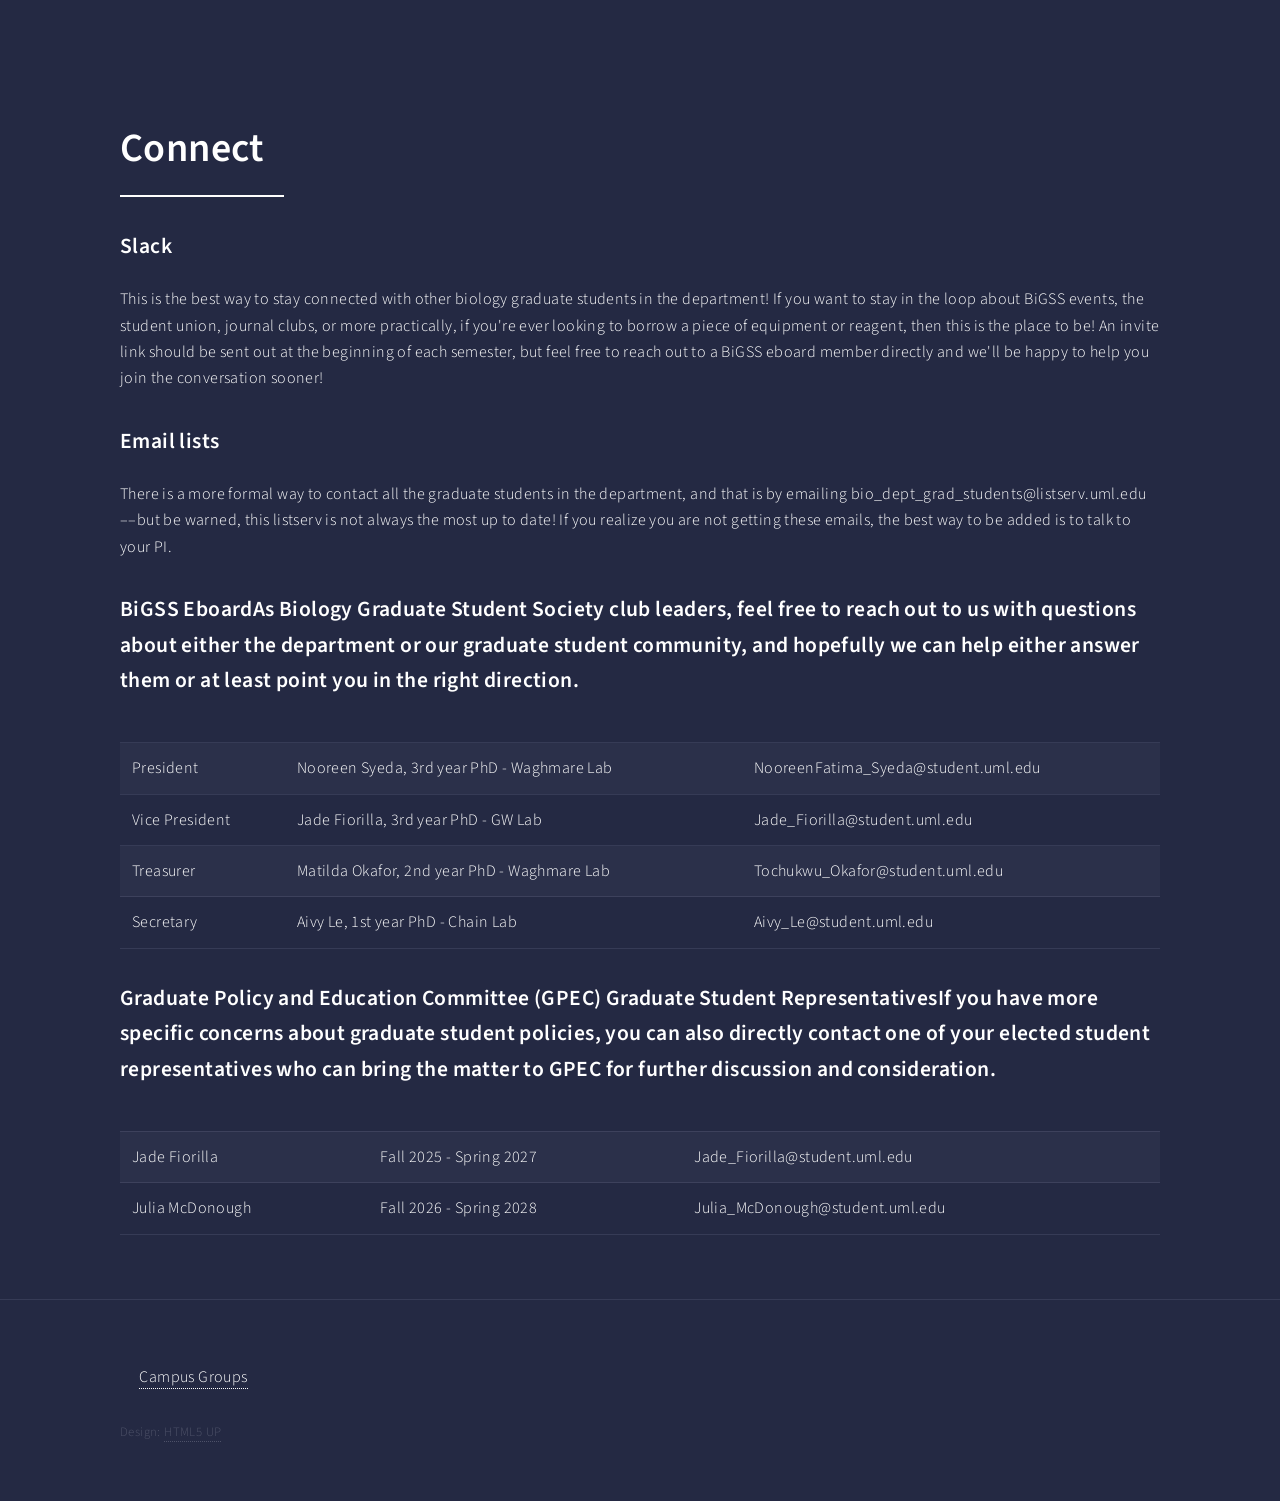
==== commit 004e9a70: "missing /divs" ====
--- a/connect.html
+++ b/connect.html
@@ -61,53 +61,55 @@
 						<h3>BiGSS Eboard</h
 						<p>As Biology Graduate Student Society club leaders, feel free to reach out to us with questions about either the department or our graduate student community, 
 						and hopefully we can help either answer them or at least point you in the right direction.</p>
-							<div class="table-wrapper">
-								<table>
-									<tbody>
-										<tr>
-											<td>President</td>
-											<td>Nooreen Syeda, 3rd year PhD - Waghmare Lab</td>
-											<td>NooreenFatima_Syeda@student.uml.edu</td>
-										</tr>
-										<tr>
-											<td>Vice President</td>
-											<td>Jade Fiorilla, 3rd year PhD - GW Lab</td>
-											<td>Jade_Fiorilla@student.uml.edu</td>
-										</tr>
-										<tr>
-											<td>Treasurer</td>
-											<td>Matilda Okafor, 2nd year PhD - Waghmare Lab</td>
-											<td>Tochukwu_Okafor@student.uml.edu</td>
-										</tr>
-										<tr>
-											<td>Secretary</td>
-											<td>Aivy Le, 1st year PhD - Chain Lab</td>
-											<td>Aivy_Le@student.uml.edu</td>
-										</tr>
-									</tbody>
-								</table>
-							</div>
 					</div>
+					<div class="table-wrapper">
+						<table>
+							<tbody>
+								<tr>
+									<td>President</td>
+									<td>Nooreen Syeda, 3rd year PhD - Waghmare Lab</td>
+									<td>NooreenFatima_Syeda@student.uml.edu</td>
+								</tr>
+								<tr>
+									<td>Vice President</td>
+									<td>Jade Fiorilla, 3rd year PhD - GW Lab</td>
+									<td>Jade_Fiorilla@student.uml.edu</td>
+								</tr>
+								<tr>
+									<td>Treasurer</td>
+									<td>Matilda Okafor, 2nd year PhD - Waghmare Lab</td>
+									<td>Tochukwu_Okafor@student.uml.edu</td>
+								</tr>
+								<tr>
+									<td>Secretary</td>
+									<td>Aivy Le, 1st year PhD - Chain Lab</td>
+									<td>Aivy_Le@student.uml.edu</td>
+								</tr>
+							</tbody>
+						</table>
+					</div>
+					
 			
 					<div class="col-4 col-12-medium">
 						<h3>Graduate Policy and Education Committee (GPEC) Graduate Student Representatives</h
 						<p>If you have more specific concerns about graduate student policies, you can also directly contact one of your elected student representatives who can bring the matter to GPEC for further discussion and consideration.</p>
-							<div class="table-wrapper">
-								<table>
-									<tbody>
-										<tr>
-											<td>Jade Fiorilla</td>
-											<td>Fall 2025 - Spring 2027</td>
-											<td>Jade_Fiorilla@student.uml.edu</td>
-										</tr>
-										<tr>
-											<td>Julia McDonough</td>
-											<td>Fall 2026 - Spring 2028</td>
-											<td>Julia_McDonough@student.uml.edu</td>
-										</tr>
-									</tbody>
-								</table>
-							</div>
+					</div>
+					<div class="table-wrapper">
+							<table>
+								<tbody>
+									<tr>
+										<td>Jade Fiorilla</td>
+										<td>Fall 2025 - Spring 2027</td>
+										<td>Jade_Fiorilla@student.uml.edu</td>
+									</tr>
+									<tr>
+										<td>Julia McDonough</td>
+										<td>Fall 2026 - Spring 2028</td>
+										<td>Julia_McDonough@student.uml.edu</td>
+									</tr>
+								</tbody>
+							</table>
+						</div>
 					</div>
 				</div>
 							
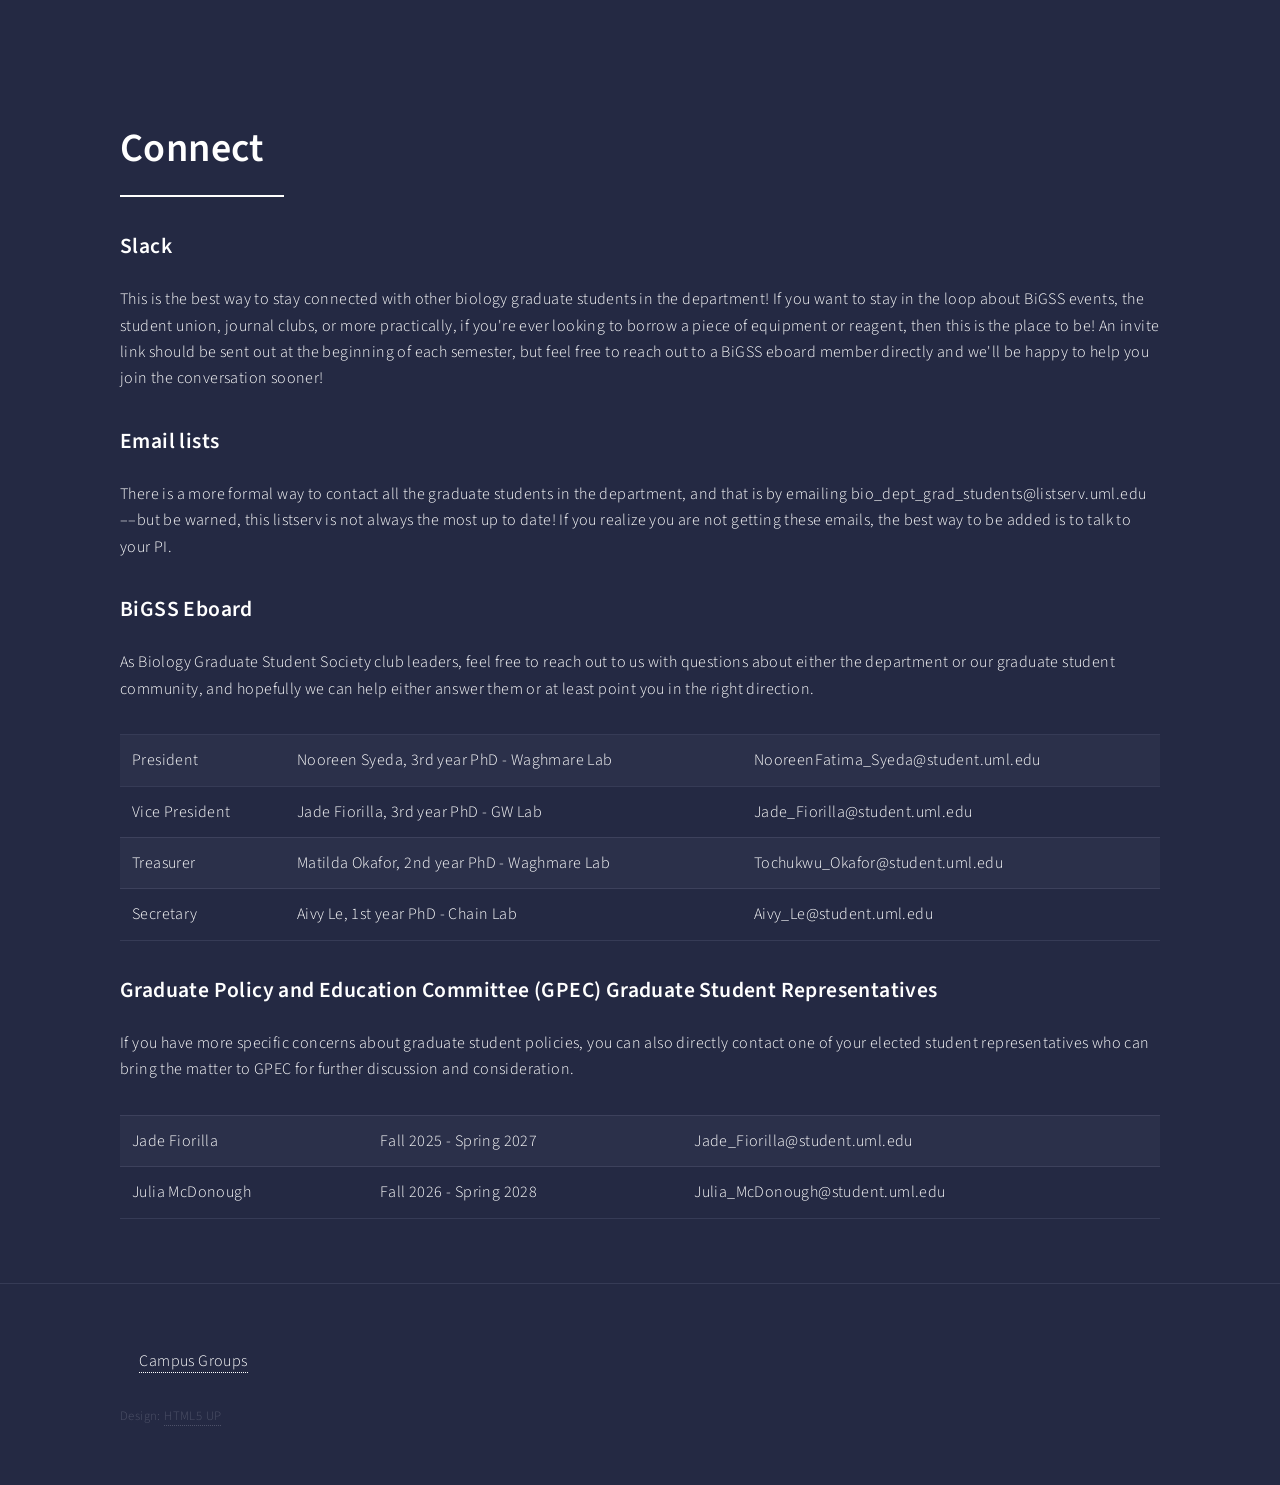
==== commit 3a2ce3a8: "more typos" ====
--- a/connect.html
+++ b/connect.html
@@ -58,7 +58,7 @@
 					</div>
 			
 					<div class="col-4 col-12-medium">
-						<h3>BiGSS Eboard</h
+						<h3>BiGSS Eboard</h3>
 						<p>As Biology Graduate Student Society club leaders, feel free to reach out to us with questions about either the department or our graduate student community, 
 						and hopefully we can help either answer them or at least point you in the right direction.</p>
 					</div>
@@ -91,7 +91,7 @@
 					
 			
 					<div class="col-4 col-12-medium">
-						<h3>Graduate Policy and Education Committee (GPEC) Graduate Student Representatives</h
+						<h3>Graduate Policy and Education Committee (GPEC) Graduate Student Representatives</h3>
 						<p>If you have more specific concerns about graduate student policies, you can also directly contact one of your elected student representatives who can bring the matter to GPEC for further discussion and consideration.</p>
 					</div>
 					<div class="table-wrapper">
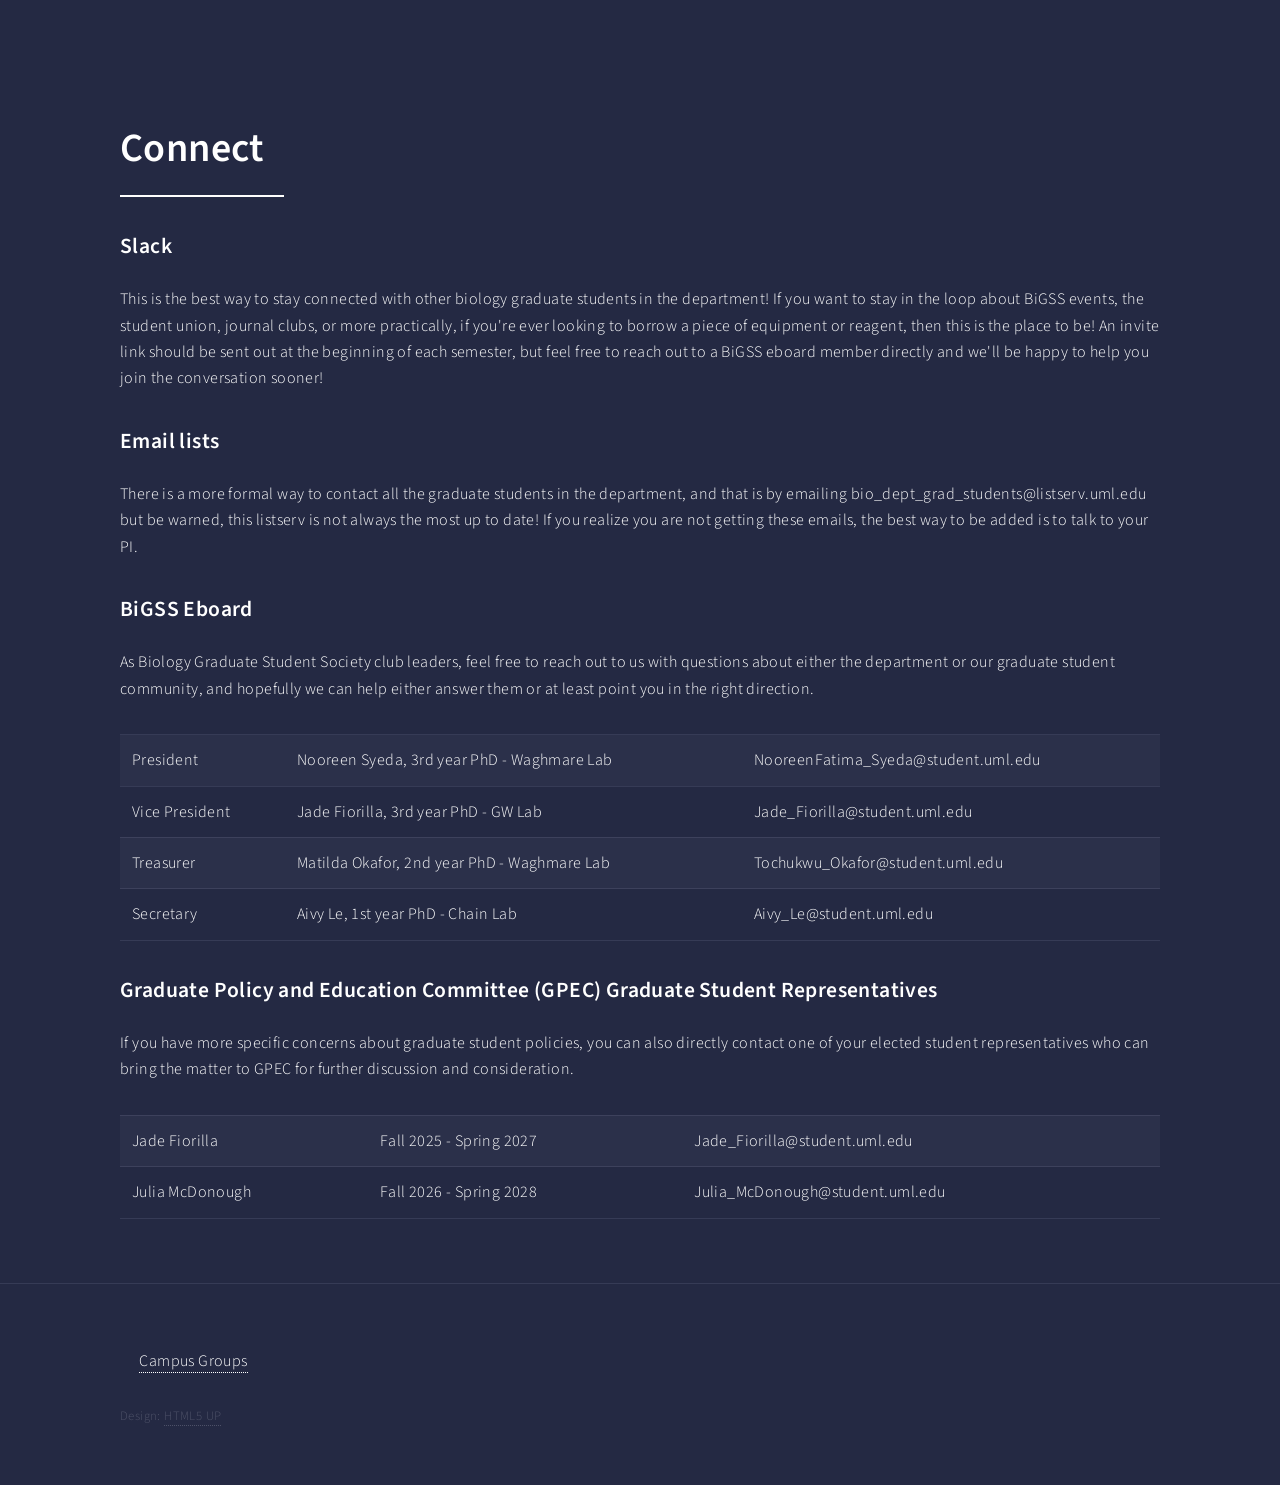
==== commit cb44732a: "small text change" ====
--- a/connect.html
+++ b/connect.html
@@ -53,7 +53,7 @@
 			
 					<div class="col-4 col-12-medium">
 						<h3>Email lists</h3>
-						<p>There is a more formal way to contact all the graduate students in the department, and that is by emailing bio_dept_grad_students@listserv.uml.edu ––but be warned, 
+						<p>There is a more formal way to contact all the graduate students in the department, and that is by emailing bio_dept_grad_students@listserv.uml.edu but be warned, 
 						this listserv is not always the most up to date! If you realize you are not getting these emails, the best way to be added is to talk to your PI.</p>
 					</div>
 			
